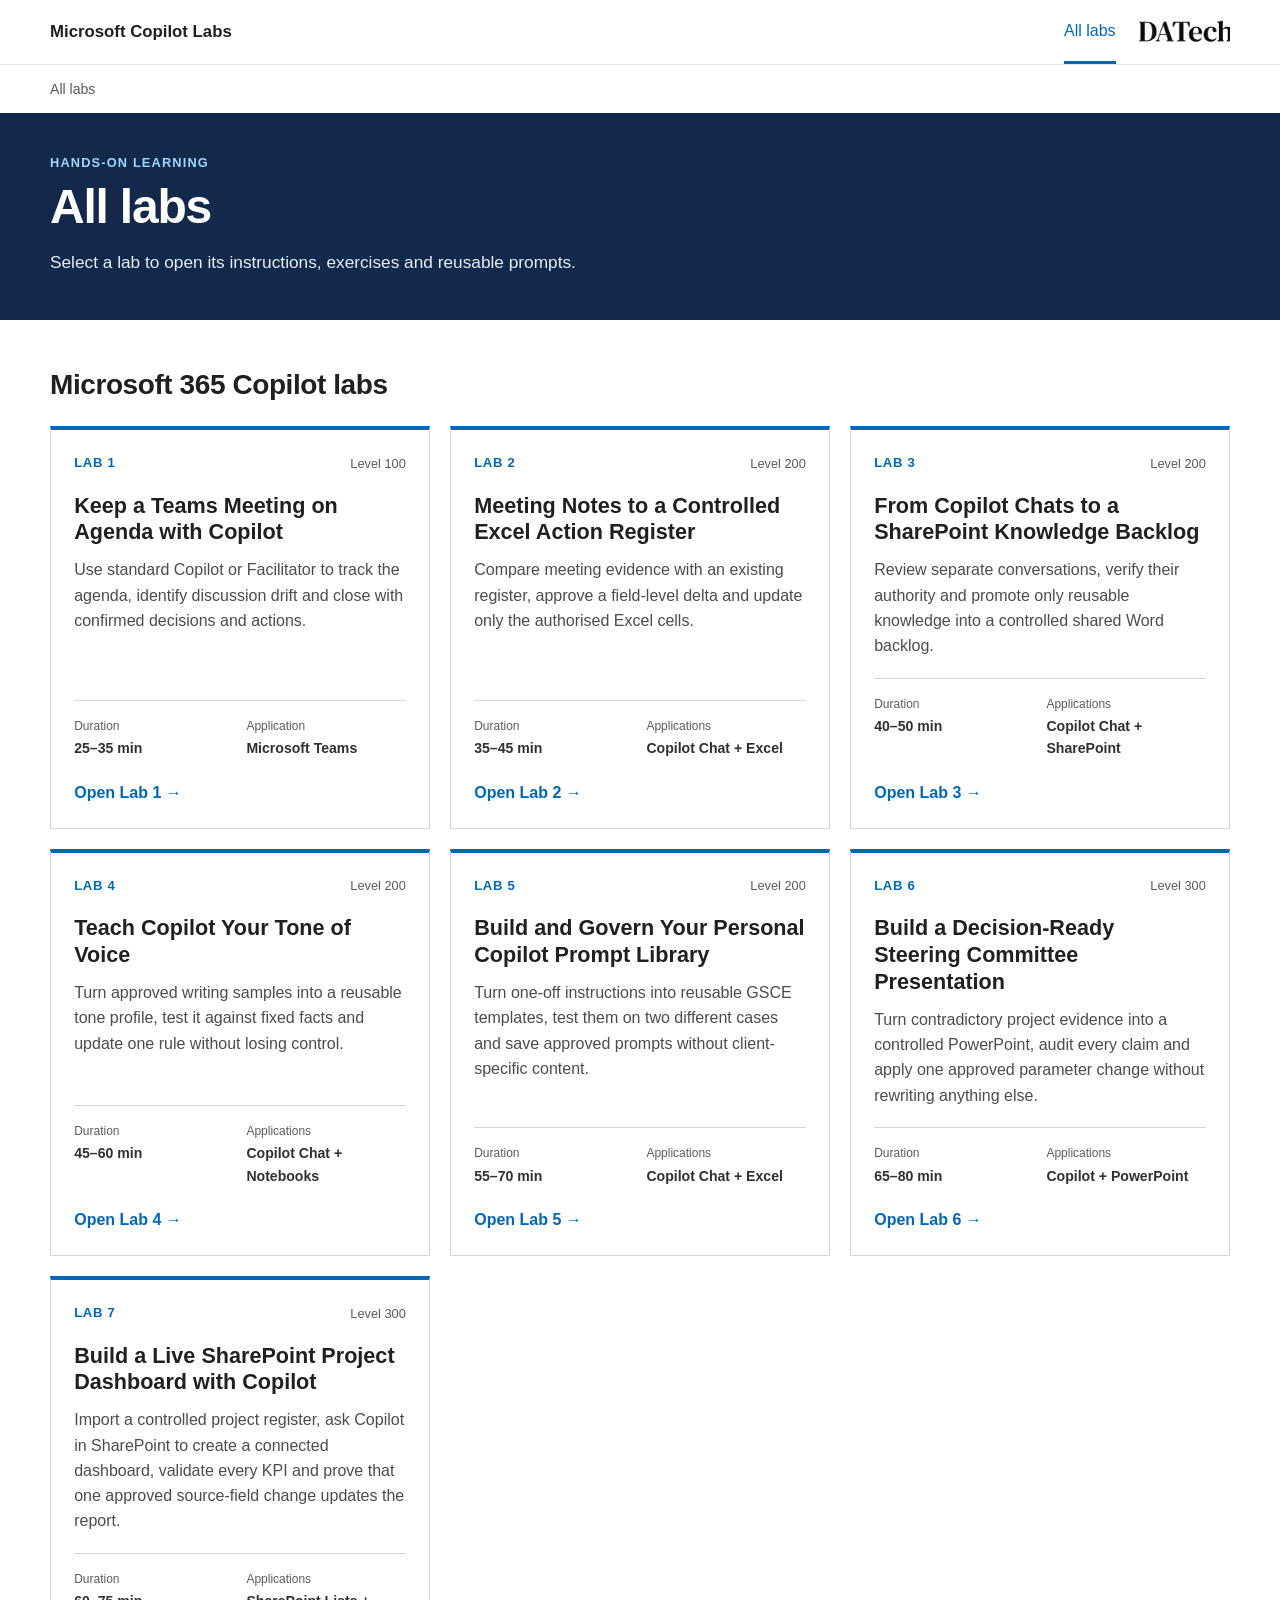
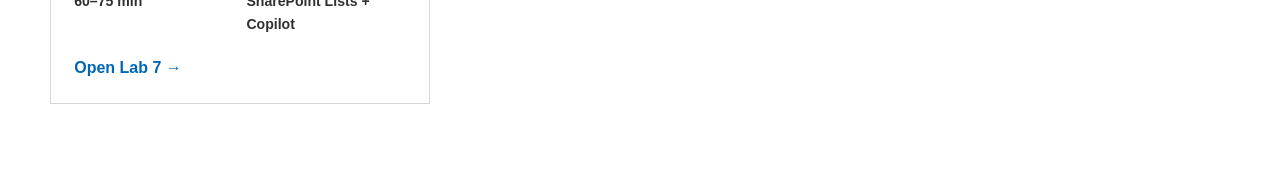
==== labs/index.html @ 3b585b61 "Add Lab 7 live SharePoint dashboard case" ====
<!doctype html>
<html lang="en">
<head>
  <meta charset="utf-8">
  <meta name="viewport" content="width=device-width, initial-scale=1">
  <meta name="description" content="Browse the Microsoft 365 Copilot workshop labs.">
  <title>All Labs | Microsoft 365 Copilot Workshop Labs</title>
  <link rel="stylesheet" href="../assets/styles.css">
</head>
<body>
  <a class="skip-link" href="#main">Skip to content</a>
  <header class="site-header">
    <div class="nav-shell">
      <a class="brand site-title" href="./" aria-label="Microsoft Copilot Labs">Microsoft Copilot Labs</a>
      <div class="header-actions">
        <nav aria-label="Primary navigation"><a class="active" href="./">All labs</a></nav>
        <a class="datech-corner-logo" href="./" aria-label="DATech — All labs">
          <span class="brand-logo-crop"><img src="../assets/datech-logo.jpg" alt="DATech"></span>
        </a>
      </div>
    </div>
  </header>

  <div class="breadcrumb-shell" aria-label="Breadcrumb"><span>All labs</span></div>

  <main id="main">
    <section class="catalogue-hero">
      <div class="wide-shell">
        <p class="eyebrow">Hands-on learning</p>
        <h1>All labs</h1>
        <p>Select a lab to open its instructions, exercises and reusable prompts.</p>
      </div>
    </section>

    <section class="wide-shell labs-catalogue" aria-labelledby="lab-list-heading">
      <h2 id="lab-list-heading">Microsoft 365 Copilot labs</h2>
      <div class="labs-grid">
        <a class="lab-card" href="lab-1/">
          <div class="lab-card-top"><span class="lab-card-number">Lab 1</span><span class="lab-card-level">Level 100</span></div>
          <h3>Keep a Teams Meeting on Agenda with Copilot</h3>
          <p>Use standard Copilot or Facilitator to track the agenda, identify discussion drift and close with confirmed decisions and actions.</p>
          <dl class="lab-card-details"><div><dt>Duration</dt><dd>25–35 min</dd></div><div><dt>Application</dt><dd>Microsoft Teams</dd></div></dl>
          <span class="lab-card-action">Open Lab 1 <span aria-hidden="true">→</span></span>
        </a>

        <a class="lab-card" href="lab-2/">
          <div class="lab-card-top"><span class="lab-card-number">Lab 2</span><span class="lab-card-level">Level 200</span></div>
          <h3>Meeting Notes to a Controlled Excel Action Register</h3>
          <p>Compare meeting evidence with an existing register, approve a field-level delta and update only the authorised Excel cells.</p>
          <dl class="lab-card-details"><div><dt>Duration</dt><dd>35–45 min</dd></div><div><dt>Applications</dt><dd>Copilot Chat + Excel</dd></div></dl>
          <span class="lab-card-action">Open Lab 2 <span aria-hidden="true">→</span></span>
        </a>

        <a class="lab-card" href="lab-3/">
          <div class="lab-card-top"><span class="lab-card-number">Lab 3</span><span class="lab-card-level">Level 200</span></div>
          <h3>From Copilot Chats to a SharePoint Knowledge Backlog</h3>
          <p>Review separate conversations, verify their authority and promote only reusable knowledge into a controlled shared Word backlog.</p>
          <dl class="lab-card-details"><div><dt>Duration</dt><dd>40–50 min</dd></div><div><dt>Applications</dt><dd>Copilot Chat + SharePoint</dd></div></dl>
          <span class="lab-card-action">Open Lab 3 <span aria-hidden="true">→</span></span>
        </a>

        <a class="lab-card" href="lab-4/">
          <div class="lab-card-top"><span class="lab-card-number">Lab 4</span><span class="lab-card-level">Level 200</span></div>
          <h3>Teach Copilot Your Tone of Voice</h3>
          <p>Turn approved writing samples into a reusable tone profile, test it against fixed facts and update one rule without losing control.</p>
          <dl class="lab-card-details"><div><dt>Duration</dt><dd>45–60 min</dd></div><div><dt>Applications</dt><dd>Copilot Chat + Notebooks</dd></div></dl>
          <span class="lab-card-action">Open Lab 4 <span aria-hidden="true">→</span></span>
        </a>

        <a class="lab-card" href="lab-5/">
          <div class="lab-card-top"><span class="lab-card-number">Lab 5</span><span class="lab-card-level">Level 200</span></div>
          <h3>Build and Govern Your Personal Copilot Prompt Library</h3>
          <p>Turn one-off instructions into reusable GSCE templates, test them on two different cases and save approved prompts without client-specific content.</p>
          <dl class="lab-card-details"><div><dt>Duration</dt><dd>55–70 min</dd></div><div><dt>Applications</dt><dd>Copilot Chat + Excel</dd></div></dl>
          <span class="lab-card-action">Open Lab 5 <span aria-hidden="true">→</span></span>
        </a>

        <a class="lab-card" href="lab-6/">
          <div class="lab-card-top"><span class="lab-card-number">Lab 6</span><span class="lab-card-level">Level 300</span></div>
          <h3>Build a Decision-Ready Steering Committee Presentation</h3>
          <p>Turn contradictory project evidence into a controlled PowerPoint, audit every claim and apply one approved parameter change without rewriting anything else.</p>
          <dl class="lab-card-details"><div><dt>Duration</dt><dd>65–80 min</dd></div><div><dt>Applications</dt><dd>Copilot + PowerPoint</dd></div></dl>
          <span class="lab-card-action">Open Lab 6 <span aria-hidden="true">→</span></span>
        </a>

        <a class="lab-card" href="lab-7/">
          <div class="lab-card-top"><span class="lab-card-number">Lab 7</span><span class="lab-card-level">Level 300</span></div>
          <h3>Build a Live SharePoint Project Dashboard with Copilot</h3>
          <p>Import a controlled project register, ask Copilot in SharePoint to create a connected dashboard, validate every KPI and prove that one approved source-field change updates the report.</p>
          <dl class="lab-card-details"><div><dt>Duration</dt><dd>60–75 min</dd></div><div><dt>Applications</dt><dd>SharePoint Lists + Copilot</dd></div></dl>
          <span class="lab-card-action">Open Lab 7 <span aria-hidden="true">→</span></span>
        </a>
      </div>
    </section>
  </main>
</body>
</html>
---- assets/styles.css ----
:root {
  --navy: #13294b;
  --navy-2: #1b365d;
  --blue: #0067b8;
  --blue-soft: #eaf4fb;
  --ink: #242424;
  --muted: #5c5c5c;
  --line: #d6d6d6;
  --surface: #f7f7f7;
  --white: #ffffff;
  --green: #107c10;
  --amber: #8a5100;
  --max: 1180px;
}

* { box-sizing: border-box; }
html { scroll-behavior: smooth; scroll-padding-top: 5rem; }
body {
  margin: 0;
  color: var(--ink);
  background: var(--white);
  font-family: "Segoe UI", SegoeUI, -apple-system, BlinkMacSystemFont, Arial, sans-serif;
  font-size: 16px;
  line-height: 1.58;
}

a { color: var(--blue); text-underline-offset: 0.16em; }
a:hover { color: #004e8c; }
button, input, select { font: inherit; }

.skip-link {
  position: fixed;
  top: 0.5rem;
  left: 0.5rem;
  z-index: 100;
  padding: 0.6rem 0.9rem;
  color: var(--white);
  background: var(--navy);
  transform: translateY(-160%);
}
.skip-link:focus { transform: translateY(0); }

.site-header {
  min-height: 64px;
  border-bottom: 1px solid #e5e5e5;
  background: var(--white);
}
.nav-shell, .wide-shell, .breadcrumb-shell, .page-shell {
  width: min(calc(100% - 2rem), var(--max));
  margin-inline: auto;
}
.nav-shell {
  min-height: 64px;
  display: flex;
  align-items: center;
  justify-content: space-between;
  gap: 2rem;
}
.brand {
  display: inline-flex;
  align-items: center;
  gap: 0.72rem;
  color: #1f1f1f;
  font-size: 1rem;
  font-weight: 600;
  text-decoration: none;
}
.brand:hover { color: #1f1f1f; }
.site-title { font-size: 1.05rem; white-space: nowrap; }
.header-actions { display: flex; align-items: center; align-self: stretch; gap: 1.4rem; }
.datech-corner-logo { display: inline-flex; align-items: center; min-height: 56px; text-decoration: none; }
.brand-logo-crop { position: relative; display: block; width: 92px; height: 26px; overflow: hidden; }
.brand-logo-crop img { position: absolute; top: -21px; left: -17px; width: 130px; max-width: none; height: auto; }
.brand-mark {
  width: 22px;
  height: 22px;
  display: grid;
  flex: 0 0 22px;
  grid-template-columns: 1fr 1fr;
  gap: 2px;
}
.brand-mark i:nth-child(1) { background: #f25022; }
.brand-mark i:nth-child(2) { background: #7fba00; }
.brand-mark i:nth-child(3) { background: #00a4ef; }
.brand-mark i:nth-child(4) { background: #ffb900; }
.site-header nav { display: flex; align-items: stretch; align-self: stretch; gap: 1.5rem; }
.site-header nav a {
  display: inline-flex;
  align-items: center;
  color: #333;
  text-decoration: none;
  border-bottom: 3px solid transparent;
}
.site-header nav a:hover, .site-header nav a.active { color: var(--blue); border-bottom-color: var(--blue); }

.breadcrumb-shell {
  min-height: 48px;
  display: flex;
  align-items: center;
  gap: 0.55rem;
  color: var(--muted);
  font-size: 0.88rem;
}
.breadcrumb-shell a { color: var(--muted); }

.lab-hero, .home-hero, .catalogue-hero {
  color: var(--white);
  background: var(--navy);
}
.lab-hero { padding: 2.4rem 0 2.1rem; }
.home-hero { padding: 3.4rem 0 3.7rem; }
.catalogue-hero { padding: 2.5rem 0 2.7rem; }
.eyebrow {
  margin: 0 0 0.45rem;
  color: #9fd6ff;
  font-size: 0.8rem;
  font-weight: 700;
  letter-spacing: 0.09em;
  text-transform: uppercase;
}
.lab-hero h1, .home-hero h1, .catalogue-hero h1 {
  max-width: 900px;
  margin: 0;
  color: var(--white);
  font-size: clamp(2rem, 4vw, 3rem);
  line-height: 1.13;
  letter-spacing: -0.025em;
}
.lab-hero > .wide-shell > p:not(.eyebrow), .home-hero > .wide-shell > p:not(.eyebrow), .catalogue-hero > .wide-shell > p:not(.eyebrow) {
  max-width: 780px;
  margin: 0.9rem 0 0;
  color: #e6eef7;
  font-size: 1.08rem;
}
.hero-meta {
  display: flex;
  flex-wrap: wrap;
  gap: 0.9rem 1.8rem;
  margin-top: 1.4rem;
  color: #d8e6f5;
  font-size: 0.9rem;
}
.hero-meta strong { color: var(--white); margin-right: 0.25rem; }
.workshop-bar { padding: 0.65rem 0; color: #07355c; background: #cfeafb; font-size: 0.9rem; }

.page-shell {
  display: grid;
  grid-template-columns: minmax(0, 780px) 250px;
  justify-content: space-between;
  gap: 4rem;
  padding-block: 2.7rem 4rem;
}
.article { min-width: 0; }
.article section { margin-bottom: 3.15rem; }
h2, h3, h4 { color: #202020; line-height: 1.24; }
h2 { margin: 0 0 1.1rem; font-size: 1.75rem; letter-spacing: -0.015em; }
h3 { margin: 1.9rem 0 0.7rem; font-size: 1.25rem; }
h4 { margin: 1.55rem 0 0.6rem; font-size: 1.04rem; }
p { margin: 0.7rem 0 1rem; }
ul, ol { padding-left: 1.45rem; }
li { margin: 0.38rem 0; }
strong { font-weight: 650; }

.toc { align-self: start; position: sticky; top: 1rem; border-left: 1px solid var(--line); padding-left: 1.1rem; }
.toc > p { margin: 0 0 0.65rem; font-weight: 700; font-size: 0.9rem; }
.toc nav { display: flex; flex-direction: column; }
.toc nav a { padding: 0.26rem 0; color: #4b4b4b; font-size: 0.86rem; line-height: 1.3; text-decoration: none; }
.toc nav a:hover { color: var(--blue); text-decoration: underline; }

.table-wrap { overflow-x: auto; margin: 1.1rem 0 1.5rem; border: 1px solid var(--line); }
table { width: 100%; border-collapse: collapse; font-size: 0.94rem; }
th, td { padding: 0.74rem 0.85rem; border-right: 1px solid var(--line); border-bottom: 1px solid var(--line); text-align: left; vertical-align: top; }
th:last-child, td:last-child { border-right: 0; }
tr:last-child td { border-bottom: 0; }
th { color: #202020; background: #f1f1f1; font-weight: 650; }

.callout {
  margin: 1.35rem 0;
  padding: 0.95rem 1.05rem;
  border-left: 4px solid var(--blue);
  background: var(--blue-soft);
}
.callout p { margin: 0.25rem 0 0; }
.callout-label { color: #164f7e; font-size: 0.78rem; font-weight: 750; letter-spacing: 0.06em; text-transform: uppercase; }
.callout.warning { border-left-color: #f2c811; background: #fff8df; }
.callout.warning .callout-label { color: var(--amber); }
.callout.important { border-left-color: #c43e1c; background: #fff0ec; }
.callout.important .callout-label { color: #8c2d13; }
.callout.tip, .callout.success { border-left-color: var(--green); background: #edf7ed; }
.callout.tip .callout-label, .callout.success .callout-label { color: #0b5a0b; }

.prompt-block { margin: 1rem 0 1.6rem; border: 1px solid #b8c4d1; background: #f5f7f9; }
.prompt-block.compact { margin-bottom: 0.85rem; }
.prompt-head {
  min-height: 42px;
  display: flex;
  align-items: center;
  justify-content: space-between;
  gap: 1rem;
  padding: 0.45rem 0.55rem 0.45rem 0.9rem;
  color: #26384a;
  border-bottom: 1px solid #cbd4dc;
  background: #e8edf2;
  font-size: 0.82rem;
  font-weight: 650;
}
.copy-button {
  min-width: 60px;
  padding: 0.3rem 0.65rem;
  color: #163a5f;
  border: 1px solid #7890a8;
  border-radius: 2px;
  background: var(--white);
  cursor: pointer;
}
.copy-button:hover { background: #f7fbff; border-color: var(--blue); }
.copy-button:focus-visible { outline: 3px solid #75b6e7; outline-offset: 2px; }
pre { margin: 0; padding: 1rem; overflow-x: auto; white-space: pre-wrap; word-break: normal; }
code { color: #172b3a; font-family: Consolas, "Cascadia Code", "Courier New", monospace; font-size: 0.88rem; line-height: 1.55; }

.check-list { list-style: none; padding-left: 0; }
.check-list > li { position: relative; padding-left: 1.55rem; }
.check-list > li::before { content: "✓"; position: absolute; left: 0; color: var(--green); font-weight: 800; }
.interactive-checklist > li { padding-left: 0; }
.interactive-checklist > li::before { content: none; }
.interactive-checklist label { display: flex; align-items: flex-start; gap: 0.55rem; }
.interactive-checklist input { width: 1.05rem; height: 1.05rem; margin-top: 0.3rem; accent-color: var(--blue); }

.home-content { padding-block: 3rem 5rem; }
.home-content h2 { margin-bottom: 1.6rem; }
.section-heading-row {
  display: flex;
  align-items: baseline;
  justify-content: space-between;
  gap: 1rem;
  max-width: 850px;
}
.section-heading-row h2 { margin-bottom: 1.6rem; }
.lab-list-item {
  display: grid;
  grid-template-columns: 64px 1fr;
  gap: 1.3rem;
  max-width: 850px;
  padding: 1.65rem;
  border: 1px solid var(--line);
  border-left: 4px solid var(--blue);
}
.lab-number { color: var(--blue); font-size: 2rem; font-weight: 300; line-height: 1; }
.lab-meta { margin: 0 0 0.35rem; color: var(--muted); font-size: 0.84rem; }
.lab-list-item h3 { margin: 0; font-size: 1.4rem; }
.text-link { font-weight: 650; }

.labs-catalogue { padding-block: 3rem 5rem; }
.labs-catalogue > h2 { margin-bottom: 1.5rem; }
.labs-grid {
  display: grid;
  grid-template-columns: repeat(auto-fit, minmax(min(100%, 330px), 1fr));
  gap: 1.25rem;
}
.lab-card {
  display: flex;
  min-height: 330px;
  flex-direction: column;
  padding: 1.45rem;
  color: var(--ink);
  border: 1px solid var(--line);
  border-top: 4px solid var(--blue);
  background: var(--white);
  text-decoration: none;
  transition: border-color 120ms ease, box-shadow 120ms ease, transform 120ms ease;
}
.lab-card:hover {
  color: var(--ink);
  border-color: #85afd0;
  box-shadow: 0 5px 16px rgb(0 0 0 / 10%);
  transform: translateY(-2px);
}
.lab-card:focus-visible { outline: 3px solid #75b6e7; outline-offset: 3px; }
.lab-card-top { display: flex; align-items: center; justify-content: space-between; gap: 1rem; }
.lab-card-number { color: var(--blue); font-size: 0.82rem; font-weight: 750; letter-spacing: 0.05em; text-transform: uppercase; }
.lab-card-level { color: var(--muted); font-size: 0.8rem; }
.lab-card h3 { margin: 1.15rem 0 0.7rem; font-size: 1.35rem; }
.lab-card > p { margin: 0 0 1.2rem; color: #4c4c4c; }
.lab-card-details { display: grid; grid-template-columns: 1fr 1fr; gap: 0.8rem; margin: auto 0 1.25rem; padding-top: 1rem; border-top: 1px solid var(--line); }
.lab-card-details div { min-width: 0; }
.lab-card-details dt { color: var(--muted); font-size: 0.75rem; }
.lab-card-details dd { margin: 0.1rem 0 0; color: #303030; font-size: 0.88rem; font-weight: 600; }
.lab-card-action { color: var(--blue); font-weight: 650; }

.source-note { color: var(--muted); font-size: 0.86rem; }
.site-footer { padding: 1.35rem 0; color: #525252; border-top: 1px solid var(--line); background: var(--surface); font-size: 0.86rem; }
.site-footer .wide-shell { display: flex; justify-content: space-between; gap: 1rem; }

.dashboard-example {
  margin-top: 1.25rem;
  padding: 1.15rem;
  color: #242424;
  border: 1px solid #c9d6e2;
  background: #f7f9fb;
  font-size: 0.86rem;
}
.dash-title-row { display: flex; align-items: flex-start; justify-content: space-between; gap: 1rem; }
.dash-title-row h3 { margin: 0.1rem 0 0.2rem; font-size: 1.45rem; }
.dash-title-row p { margin: 0; color: #5c5c5c; }
.dash-eyebrow { color: var(--blue) !important; font-size: 0.74rem; font-weight: 750; letter-spacing: 0.08em; text-transform: uppercase; }
.dash-action, .dash-reset {
  padding: 0.5rem 0.72rem;
  color: #fff;
  border: 1px solid #005a9e;
  border-radius: 2px;
  background: var(--blue);
  cursor: pointer;
}
.dash-action:hover, .dash-reset:hover { background: #005a9e; }
.dash-action:focus-visible, .dash-reset:focus-visible, .dash-filters input:focus-visible, .dash-filters select:focus-visible { outline: 3px solid #75b6e7; outline-offset: 2px; }
.dash-reset { align-self: end; color: #163a5f; border-color: #7890a8; background: #fff; }
.dash-reset:hover { color: #0b3a63; background: #f0f6fb; }
.dash-status { margin: 0.85rem 0; padding: 0.55rem 0.7rem; color: #164f7e; border-left: 3px solid var(--blue); background: #eaf4fb; }
.dash-filters { display: grid; grid-template-columns: 1.4fr repeat(4, 1fr) auto; gap: 0.55rem; margin-bottom: 0.9rem; }
.dash-filters label { display: flex; flex-direction: column; gap: 0.25rem; color: #4a4a4a; font-size: 0.72rem; font-weight: 650; }
.dash-filters input, .dash-filters select { min-width: 0; height: 36px; padding: 0.3rem 0.45rem; color: #242424; border: 1px solid #a9b7c4; border-radius: 2px; background: #fff; }
.dash-kpis { display: grid; grid-template-columns: repeat(6, 1fr); gap: 0.55rem; margin-bottom: 0.75rem; }
.dash-kpi { min-width: 0; padding: 0.72rem; border-top: 3px solid var(--blue); background: #fff; box-shadow: 0 1px 3px rgb(0 0 0 / 9%); }
.dash-kpi span, .dash-kpi small { display: block; color: #626262; }
.dash-kpi span { font-size: 0.72rem; font-weight: 650; }
.dash-kpi strong { display: block; margin: 0.15rem 0; color: #13294b; font-size: 1.45rem; line-height: 1; }
.dash-kpi small { font-size: 0.66rem; line-height: 1.25; }
.dash-grid { display: grid; grid-template-columns: 1fr 1fr; gap: 0.65rem; }
.dash-panel { margin: 0; padding: 0.85rem; border: 1px solid #d6dde4; background: #fff; }
.dash-panel h4 { margin: 0 0 0.7rem; font-size: 0.92rem; }
.dash-panel-wide { grid-column: 1 / -1; }
.dash-panel-note { margin: 0.55rem 0 0; color: #8a5100; font-size: 0.72rem; }
.dash-bar-row { display: grid; grid-template-columns: 94px 1fr 24px; align-items: center; gap: 0.45rem; margin: 0.45rem 0; }
.dash-bar-row > span:first-child { overflow: hidden; text-overflow: ellipsis; white-space: nowrap; }
.dash-bar-track { height: 10px; overflow: hidden; background: #edf0f2; }
.dash-bar-track i { display: block; height: 100%; }
.dash-budget-line { display: grid; grid-template-columns: 70px 1fr 110px; align-items: center; gap: 0.55rem; margin: 0.55rem 0; }
.dash-budget-line i { display: block; height: 16px; background: #2b88d8; }
.dash-budget-line.forecast i { background: #8a5100; }
.dash-budget-line strong { text-align: right; }
.dash-warning { margin: 0.75rem 0; padding: 0.7rem 0.8rem; color: #6b3f00; border-left: 4px solid #f2c811; background: #fff8df; }
.dash-table-head { display: flex; align-items: baseline; justify-content: space-between; gap: 1rem; }
.dash-table-head h4 { margin: 0.35rem 0; }
.dash-table-head span { color: #626262; font-size: 0.75rem; }
.dash-table-wrap { max-height: 430px; overflow: auto; border: 1px solid #d6dde4; background: #fff; }
.dash-table-wrap table { min-width: 940px; font-size: 0.72rem; }
.dash-table-wrap th { position: sticky; top: 0; z-index: 1; color: #fff; background: #13294b; }
.dash-table-wrap th, .dash-table-wrap td { min-width: 0; padding: 0.5rem; }
.dash-table-wrap td small { display: block; max-width: 220px; margin-top: 0.18rem; color: #8a5100; line-height: 1.25; }
.rag-pill { display: inline-block; padding: 0.12rem 0.38rem; border-radius: 999px; font-weight: 700; }
.rag-red { color: #8f1d2c; background: #fde7e9; }
.rag-amber { color: #6b4b00; background: #fff4ce; }
.rag-green { color: #0b5a0b; background: #dff6dd; }
.rag-not-confirmed { color: #4a4a4a; background: #edebe9; }
.dash-disclaimer { margin: 0.65rem 0 0; color: #626262; font-size: 0.72rem; }

@media (max-width: 900px) {
  .page-shell { grid-template-columns: 1fr; gap: 0; }
  .toc { display: none; }
  .dash-filters { grid-template-columns: repeat(3, 1fr); }
  .dash-kpis { grid-template-columns: repeat(3, 1fr); }
}

@media (max-width: 640px) {
  .nav-shell { align-items: center; flex-direction: row; gap: 0.65rem; padding-top: 0; }
  .header-actions { gap: 0.65rem; }
  .site-header nav { min-height: 64px; gap: 0.7rem; }
  .site-title { font-size: 0.9rem; }
  .brand-logo-crop { width: 72px; height: 22px; }
  .brand-logo-crop img { top: -16px; left: -14px; width: 102px; }
  .lab-hero { padding: 1.85rem 0 1.7rem; }
  .home-hero { padding: 2.5rem 0; }
  .page-shell { padding-top: 2rem; }
  .lab-list-item { grid-template-columns: 1fr; }
  .section-heading-row { align-items: flex-start; flex-direction: column; margin-bottom: 1.4rem; }
  .section-heading-row h2 { margin-bottom: 0; }
  .lab-card { min-height: 0; }
  .site-footer .wide-shell { flex-direction: column; }
  th, td { min-width: 145px; }
  .dash-title-row { flex-direction: column; }
  .dash-filters { grid-template-columns: 1fr 1fr; }
  .dash-kpis { grid-template-columns: 1fr 1fr; }
  .dash-grid { grid-template-columns: 1fr; }
  .dash-panel-wide { grid-column: auto; }
  .dash-budget-line { grid-template-columns: 60px 1fr; }
  .dash-budget-line strong { grid-column: 2; text-align: left; }
}

@media (prefers-reduced-motion: reduce) {
  html { scroll-behavior: auto; }
}
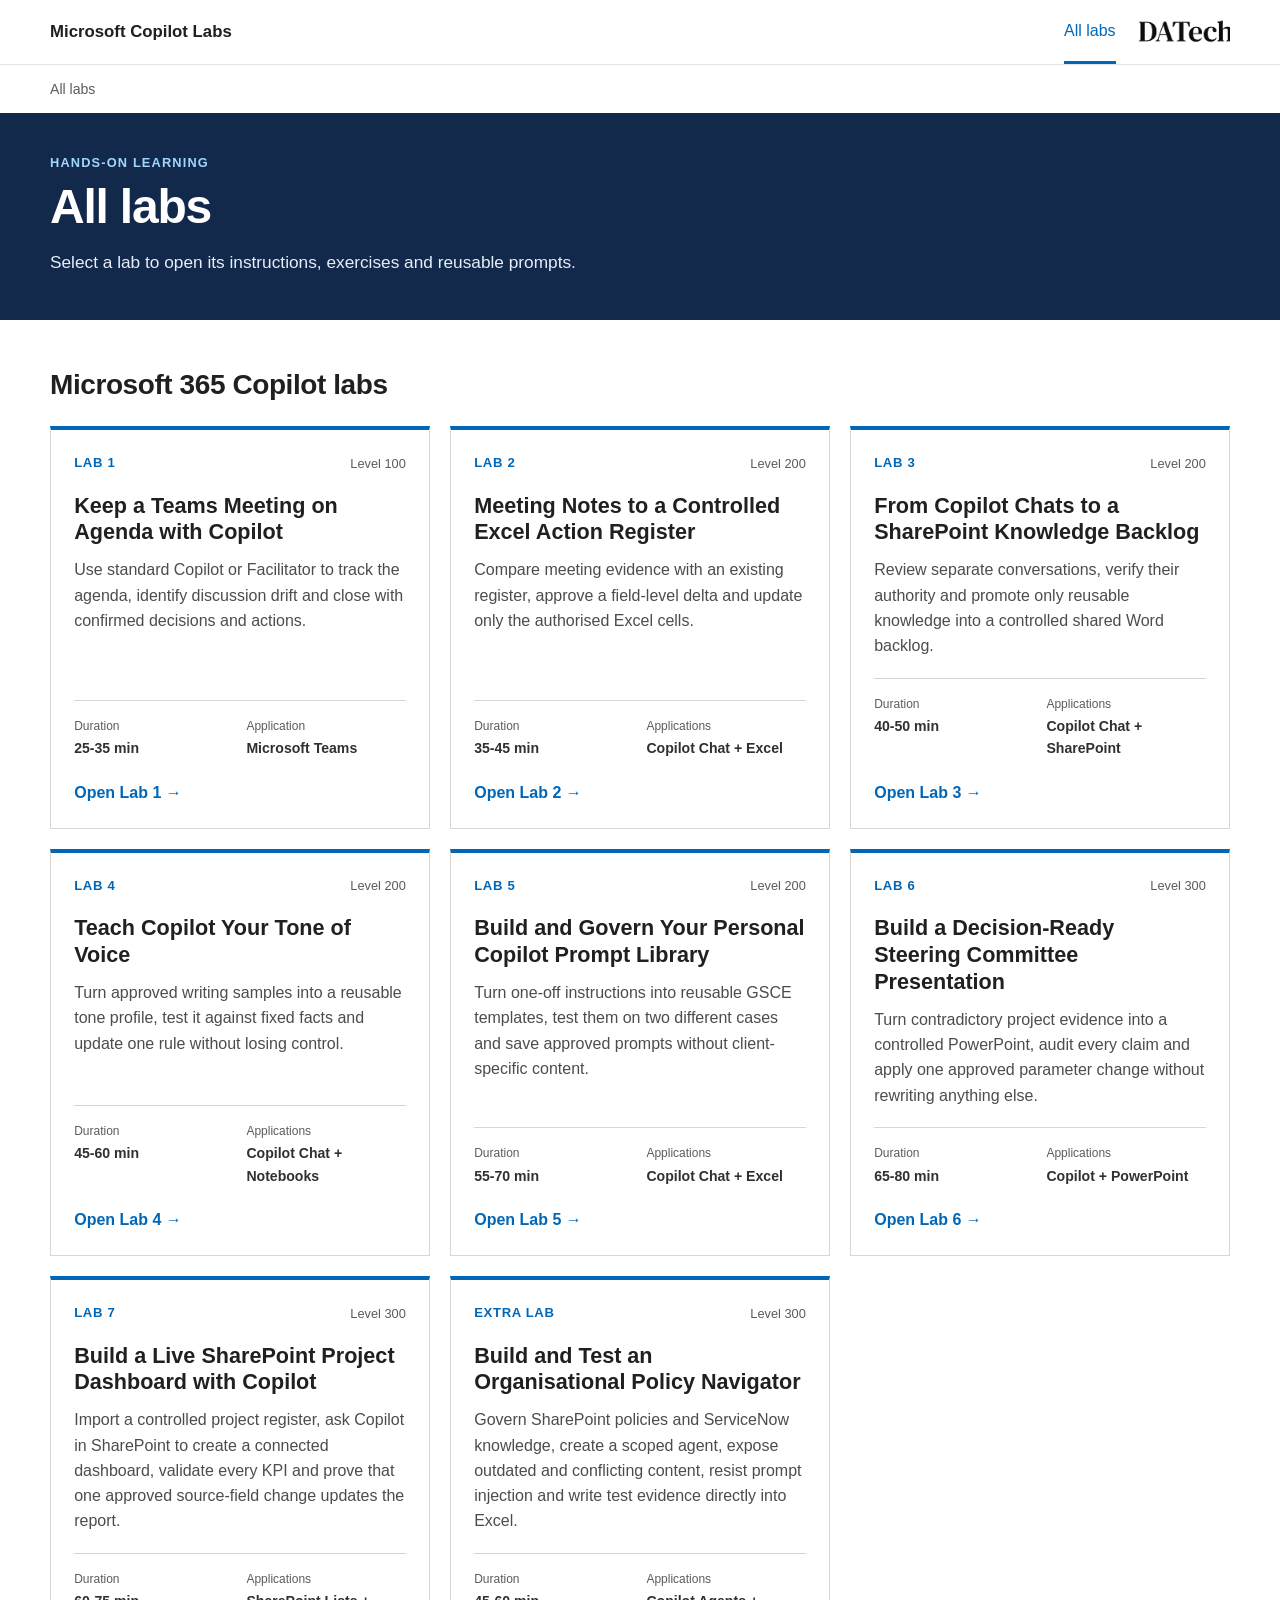
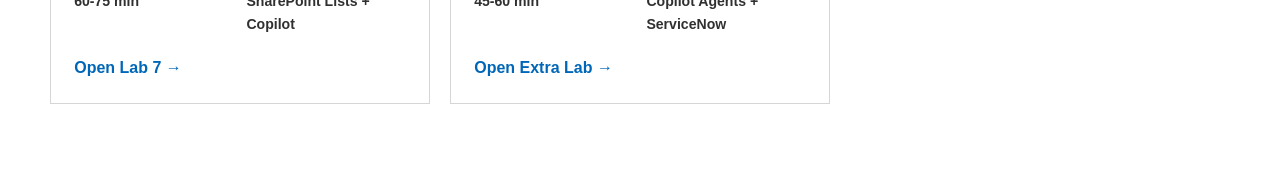
==== commit f0fbd112: "Add Extra Lab for organisational policy navigator" ====
--- a/labs/index.html
+++ b/labs/index.html
@@ -14,7 +14,7 @@
       <a class="brand site-title" href="./" aria-label="Microsoft Copilot Labs">Microsoft Copilot Labs</a>
       <div class="header-actions">
         <nav aria-label="Primary navigation"><a class="active" href="./">All labs</a></nav>
-        <a class="datech-corner-logo" href="./" aria-label="DATech — All labs">
+        <a class="datech-corner-logo" href="./" aria-label="DATech - All labs">
           <span class="brand-logo-crop"><img src="../assets/datech-logo.jpg" alt="DATech"></span>
         </a>
       </div>
@@ -39,56 +39,64 @@
           <div class="lab-card-top"><span class="lab-card-number">Lab 1</span><span class="lab-card-level">Level 100</span></div>
           <h3>Keep a Teams Meeting on Agenda with Copilot</h3>
           <p>Use standard Copilot or Facilitator to track the agenda, identify discussion drift and close with confirmed decisions and actions.</p>
-          <dl class="lab-card-details"><div><dt>Duration</dt><dd>25–35 min</dd></div><div><dt>Application</dt><dd>Microsoft Teams</dd></div></dl>
-          <span class="lab-card-action">Open Lab 1 <span aria-hidden="true">→</span></span>
+          <dl class="lab-card-details"><div><dt>Duration</dt><dd>25-35 min</dd></div><div><dt>Application</dt><dd>Microsoft Teams</dd></div></dl>
+          <span class="lab-card-action">Open Lab 1 <span aria-hidden="true">&rarr;</span></span>
         </a>
 
         <a class="lab-card" href="lab-2/">
           <div class="lab-card-top"><span class="lab-card-number">Lab 2</span><span class="lab-card-level">Level 200</span></div>
           <h3>Meeting Notes to a Controlled Excel Action Register</h3>
           <p>Compare meeting evidence with an existing register, approve a field-level delta and update only the authorised Excel cells.</p>
-          <dl class="lab-card-details"><div><dt>Duration</dt><dd>35–45 min</dd></div><div><dt>Applications</dt><dd>Copilot Chat + Excel</dd></div></dl>
-          <span class="lab-card-action">Open Lab 2 <span aria-hidden="true">→</span></span>
+          <dl class="lab-card-details"><div><dt>Duration</dt><dd>35-45 min</dd></div><div><dt>Applications</dt><dd>Copilot Chat + Excel</dd></div></dl>
+          <span class="lab-card-action">Open Lab 2 <span aria-hidden="true">&rarr;</span></span>
         </a>
 
         <a class="lab-card" href="lab-3/">
           <div class="lab-card-top"><span class="lab-card-number">Lab 3</span><span class="lab-card-level">Level 200</span></div>
           <h3>From Copilot Chats to a SharePoint Knowledge Backlog</h3>
           <p>Review separate conversations, verify their authority and promote only reusable knowledge into a controlled shared Word backlog.</p>
-          <dl class="lab-card-details"><div><dt>Duration</dt><dd>40–50 min</dd></div><div><dt>Applications</dt><dd>Copilot Chat + SharePoint</dd></div></dl>
-          <span class="lab-card-action">Open Lab 3 <span aria-hidden="true">→</span></span>
+          <dl class="lab-card-details"><div><dt>Duration</dt><dd>40-50 min</dd></div><div><dt>Applications</dt><dd>Copilot Chat + SharePoint</dd></div></dl>
+          <span class="lab-card-action">Open Lab 3 <span aria-hidden="true">&rarr;</span></span>
         </a>
 
         <a class="lab-card" href="lab-4/">
           <div class="lab-card-top"><span class="lab-card-number">Lab 4</span><span class="lab-card-level">Level 200</span></div>
           <h3>Teach Copilot Your Tone of Voice</h3>
           <p>Turn approved writing samples into a reusable tone profile, test it against fixed facts and update one rule without losing control.</p>
-          <dl class="lab-card-details"><div><dt>Duration</dt><dd>45–60 min</dd></div><div><dt>Applications</dt><dd>Copilot Chat + Notebooks</dd></div></dl>
-          <span class="lab-card-action">Open Lab 4 <span aria-hidden="true">→</span></span>
+          <dl class="lab-card-details"><div><dt>Duration</dt><dd>45-60 min</dd></div><div><dt>Applications</dt><dd>Copilot Chat + Notebooks</dd></div></dl>
+          <span class="lab-card-action">Open Lab 4 <span aria-hidden="true">&rarr;</span></span>
         </a>
 
         <a class="lab-card" href="lab-5/">
           <div class="lab-card-top"><span class="lab-card-number">Lab 5</span><span class="lab-card-level">Level 200</span></div>
           <h3>Build and Govern Your Personal Copilot Prompt Library</h3>
           <p>Turn one-off instructions into reusable GSCE templates, test them on two different cases and save approved prompts without client-specific content.</p>
-          <dl class="lab-card-details"><div><dt>Duration</dt><dd>55–70 min</dd></div><div><dt>Applications</dt><dd>Copilot Chat + Excel</dd></div></dl>
-          <span class="lab-card-action">Open Lab 5 <span aria-hidden="true">→</span></span>
+          <dl class="lab-card-details"><div><dt>Duration</dt><dd>55-70 min</dd></div><div><dt>Applications</dt><dd>Copilot Chat + Excel</dd></div></dl>
+          <span class="lab-card-action">Open Lab 5 <span aria-hidden="true">&rarr;</span></span>
         </a>
 
         <a class="lab-card" href="lab-6/">
           <div class="lab-card-top"><span class="lab-card-number">Lab 6</span><span class="lab-card-level">Level 300</span></div>
           <h3>Build a Decision-Ready Steering Committee Presentation</h3>
           <p>Turn contradictory project evidence into a controlled PowerPoint, audit every claim and apply one approved parameter change without rewriting anything else.</p>
-          <dl class="lab-card-details"><div><dt>Duration</dt><dd>65–80 min</dd></div><div><dt>Applications</dt><dd>Copilot + PowerPoint</dd></div></dl>
-          <span class="lab-card-action">Open Lab 6 <span aria-hidden="true">→</span></span>
+          <dl class="lab-card-details"><div><dt>Duration</dt><dd>65-80 min</dd></div><div><dt>Applications</dt><dd>Copilot + PowerPoint</dd></div></dl>
+          <span class="lab-card-action">Open Lab 6 <span aria-hidden="true">&rarr;</span></span>
         </a>
 
         <a class="lab-card" href="lab-7/">
           <div class="lab-card-top"><span class="lab-card-number">Lab 7</span><span class="lab-card-level">Level 300</span></div>
           <h3>Build a Live SharePoint Project Dashboard with Copilot</h3>
           <p>Import a controlled project register, ask Copilot in SharePoint to create a connected dashboard, validate every KPI and prove that one approved source-field change updates the report.</p>
-          <dl class="lab-card-details"><div><dt>Duration</dt><dd>60–75 min</dd></div><div><dt>Applications</dt><dd>SharePoint Lists + Copilot</dd></div></dl>
-          <span class="lab-card-action">Open Lab 7 <span aria-hidden="true">→</span></span>
+          <dl class="lab-card-details"><div><dt>Duration</dt><dd>60-75 min</dd></div><div><dt>Applications</dt><dd>SharePoint Lists + Copilot</dd></div></dl>
+          <span class="lab-card-action">Open Lab 7 <span aria-hidden="true">&rarr;</span></span>
+        </a>
+
+        <a class="lab-card" href="extra-lab-policy-navigator/">
+          <div class="lab-card-top"><span class="lab-card-number">Extra Lab</span><span class="lab-card-level">Level 300</span></div>
+          <h3>Build and Test an Organisational Policy Navigator</h3>
+          <p>Govern SharePoint policies and ServiceNow knowledge, create a scoped agent, expose outdated and conflicting content, resist prompt injection and write test evidence directly into Excel.</p>
+          <dl class="lab-card-details"><div><dt>Duration</dt><dd>45-60 min</dd></div><div><dt>Applications</dt><dd>Copilot Agents + ServiceNow</dd></div></dl>
+          <span class="lab-card-action">Open Extra Lab <span aria-hidden="true">&rarr;</span></span>
         </a>
       </div>
     </section>
--- a/assets/styles.css
+++ b/assets/styles.css
@@ -288,6 +288,9 @@
 .lab-card-action { color: var(--blue); font-weight: 650; }
 
 .source-note { color: var(--muted); font-size: 0.86rem; }
+.dashboard-image { margin: 1.2rem 0 0; }
+.dashboard-image img { display: block; width: 100%; height: auto; border: 1px solid #c9d6e2; box-shadow: 0 4px 14px rgb(0 0 0 / 10%); }
+.dashboard-image figcaption { margin-top: 0.55rem; color: var(--muted); font-size: 0.84rem; }
 .site-footer { padding: 1.35rem 0; color: #525252; border-top: 1px solid var(--line); background: var(--surface); font-size: 0.86rem; }
 .site-footer .wide-shell { display: flex; justify-content: space-between; gap: 1rem; }
 
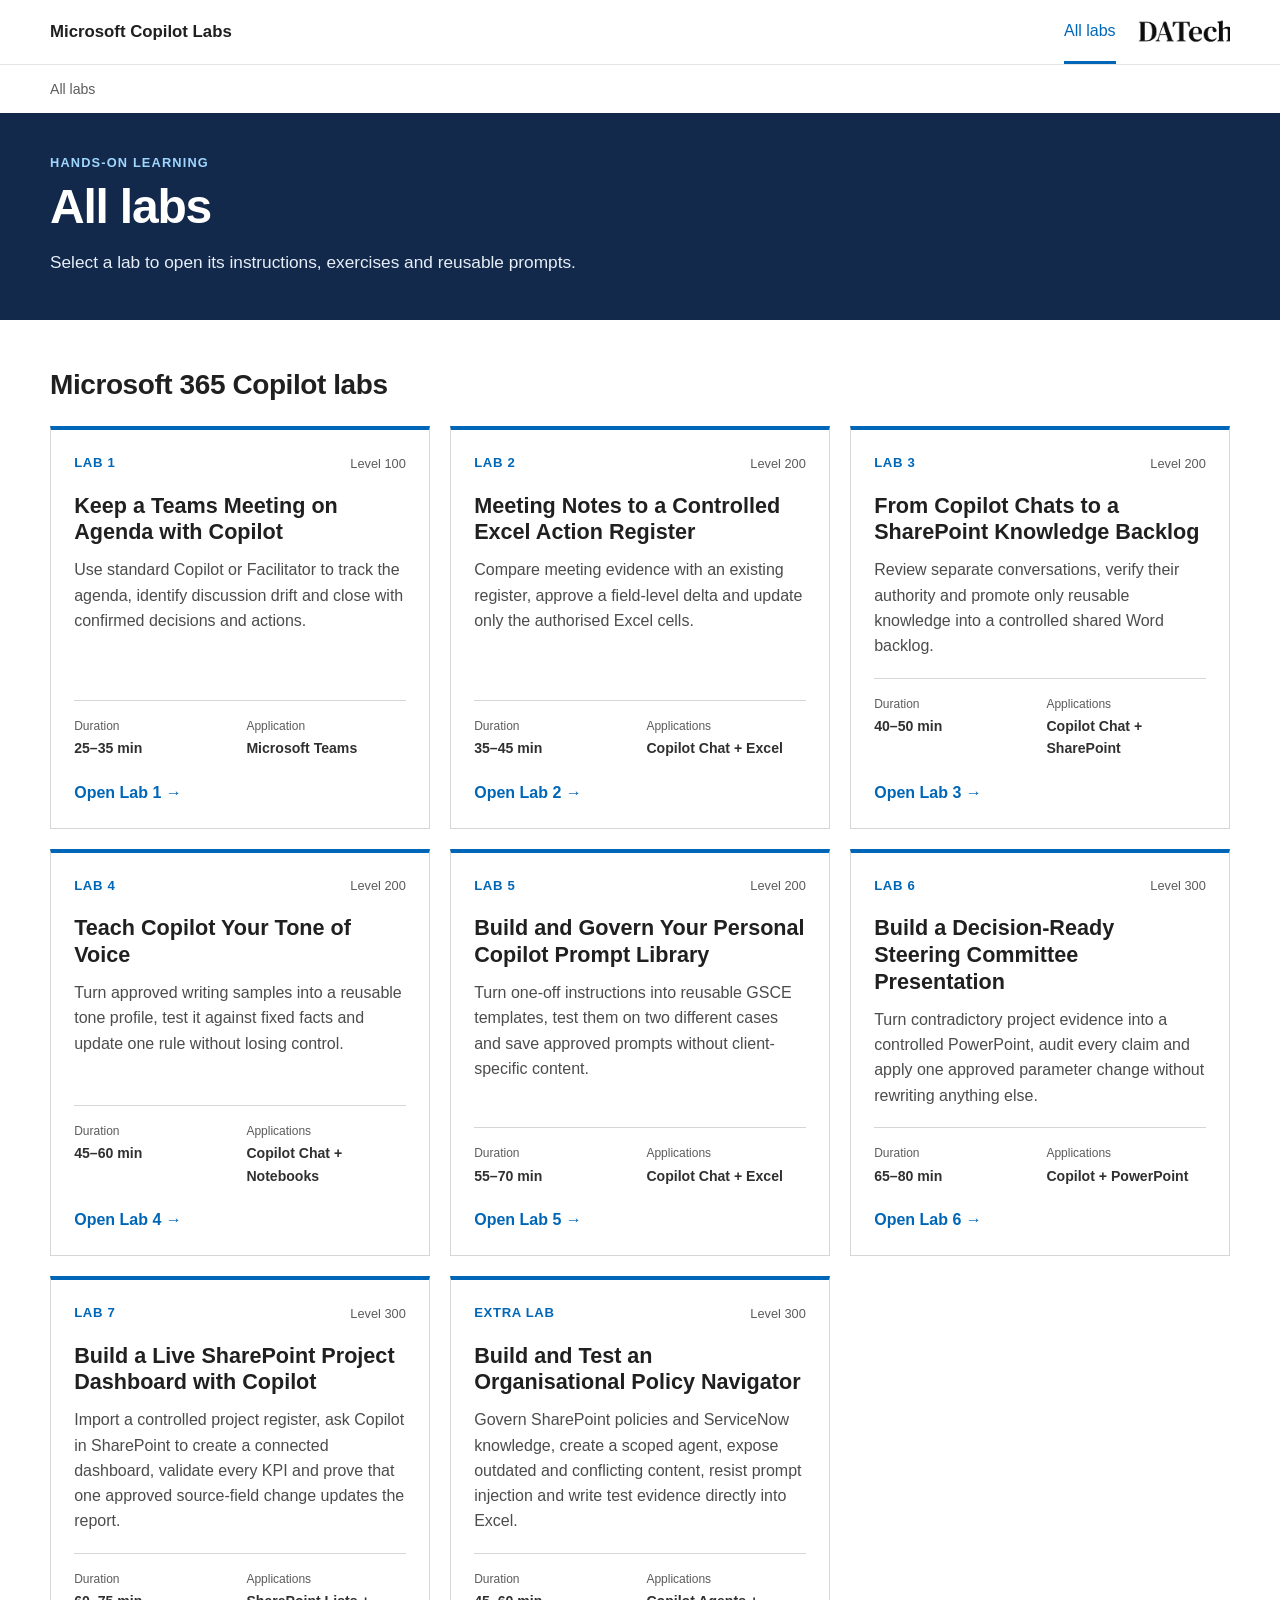
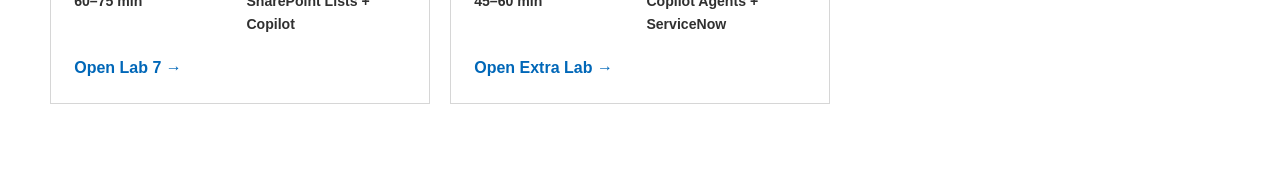
==== commit 1e0e49e4: "Preserve catalogue typography for Extra Lab card" ====
--- a/labs/index.html
+++ b/labs/index.html
@@ -14,7 +14,7 @@
       <a class="brand site-title" href="./" aria-label="Microsoft Copilot Labs">Microsoft Copilot Labs</a>
       <div class="header-actions">
         <nav aria-label="Primary navigation"><a class="active" href="./">All labs</a></nav>
-        <a class="datech-corner-logo" href="./" aria-label="DATech - All labs">
+        <a class="datech-corner-logo" href="./" aria-label="DATech — All labs">
           <span class="brand-logo-crop"><img src="../assets/datech-logo.jpg" alt="DATech"></span>
         </a>
       </div>
@@ -39,64 +39,64 @@
           <div class="lab-card-top"><span class="lab-card-number">Lab 1</span><span class="lab-card-level">Level 100</span></div>
           <h3>Keep a Teams Meeting on Agenda with Copilot</h3>
           <p>Use standard Copilot or Facilitator to track the agenda, identify discussion drift and close with confirmed decisions and actions.</p>
-          <dl class="lab-card-details"><div><dt>Duration</dt><dd>25-35 min</dd></div><div><dt>Application</dt><dd>Microsoft Teams</dd></div></dl>
-          <span class="lab-card-action">Open Lab 1 <span aria-hidden="true">&rarr;</span></span>
+          <dl class="lab-card-details"><div><dt>Duration</dt><dd>25–35 min</dd></div><div><dt>Application</dt><dd>Microsoft Teams</dd></div></dl>
+          <span class="lab-card-action">Open Lab 1 <span aria-hidden="true">→</span></span>
         </a>
 
         <a class="lab-card" href="lab-2/">
           <div class="lab-card-top"><span class="lab-card-number">Lab 2</span><span class="lab-card-level">Level 200</span></div>
           <h3>Meeting Notes to a Controlled Excel Action Register</h3>
           <p>Compare meeting evidence with an existing register, approve a field-level delta and update only the authorised Excel cells.</p>
-          <dl class="lab-card-details"><div><dt>Duration</dt><dd>35-45 min</dd></div><div><dt>Applications</dt><dd>Copilot Chat + Excel</dd></div></dl>
-          <span class="lab-card-action">Open Lab 2 <span aria-hidden="true">&rarr;</span></span>
+          <dl class="lab-card-details"><div><dt>Duration</dt><dd>35–45 min</dd></div><div><dt>Applications</dt><dd>Copilot Chat + Excel</dd></div></dl>
+          <span class="lab-card-action">Open Lab 2 <span aria-hidden="true">→</span></span>
         </a>
 
         <a class="lab-card" href="lab-3/">
           <div class="lab-card-top"><span class="lab-card-number">Lab 3</span><span class="lab-card-level">Level 200</span></div>
           <h3>From Copilot Chats to a SharePoint Knowledge Backlog</h3>
           <p>Review separate conversations, verify their authority and promote only reusable knowledge into a controlled shared Word backlog.</p>
-          <dl class="lab-card-details"><div><dt>Duration</dt><dd>40-50 min</dd></div><div><dt>Applications</dt><dd>Copilot Chat + SharePoint</dd></div></dl>
-          <span class="lab-card-action">Open Lab 3 <span aria-hidden="true">&rarr;</span></span>
+          <dl class="lab-card-details"><div><dt>Duration</dt><dd>40–50 min</dd></div><div><dt>Applications</dt><dd>Copilot Chat + SharePoint</dd></div></dl>
+          <span class="lab-card-action">Open Lab 3 <span aria-hidden="true">→</span></span>
         </a>
 
         <a class="lab-card" href="lab-4/">
           <div class="lab-card-top"><span class="lab-card-number">Lab 4</span><span class="lab-card-level">Level 200</span></div>
           <h3>Teach Copilot Your Tone of Voice</h3>
           <p>Turn approved writing samples into a reusable tone profile, test it against fixed facts and update one rule without losing control.</p>
-          <dl class="lab-card-details"><div><dt>Duration</dt><dd>45-60 min</dd></div><div><dt>Applications</dt><dd>Copilot Chat + Notebooks</dd></div></dl>
-          <span class="lab-card-action">Open Lab 4 <span aria-hidden="true">&rarr;</span></span>
+          <dl class="lab-card-details"><div><dt>Duration</dt><dd>45–60 min</dd></div><div><dt>Applications</dt><dd>Copilot Chat + Notebooks</dd></div></dl>
+          <span class="lab-card-action">Open Lab 4 <span aria-hidden="true">→</span></span>
         </a>
 
         <a class="lab-card" href="lab-5/">
           <div class="lab-card-top"><span class="lab-card-number">Lab 5</span><span class="lab-card-level">Level 200</span></div>
           <h3>Build and Govern Your Personal Copilot Prompt Library</h3>
           <p>Turn one-off instructions into reusable GSCE templates, test them on two different cases and save approved prompts without client-specific content.</p>
-          <dl class="lab-card-details"><div><dt>Duration</dt><dd>55-70 min</dd></div><div><dt>Applications</dt><dd>Copilot Chat + Excel</dd></div></dl>
-          <span class="lab-card-action">Open Lab 5 <span aria-hidden="true">&rarr;</span></span>
+          <dl class="lab-card-details"><div><dt>Duration</dt><dd>55–70 min</dd></div><div><dt>Applications</dt><dd>Copilot Chat + Excel</dd></div></dl>
+          <span class="lab-card-action">Open Lab 5 <span aria-hidden="true">→</span></span>
         </a>
 
         <a class="lab-card" href="lab-6/">
           <div class="lab-card-top"><span class="lab-card-number">Lab 6</span><span class="lab-card-level">Level 300</span></div>
           <h3>Build a Decision-Ready Steering Committee Presentation</h3>
           <p>Turn contradictory project evidence into a controlled PowerPoint, audit every claim and apply one approved parameter change without rewriting anything else.</p>
-          <dl class="lab-card-details"><div><dt>Duration</dt><dd>65-80 min</dd></div><div><dt>Applications</dt><dd>Copilot + PowerPoint</dd></div></dl>
-          <span class="lab-card-action">Open Lab 6 <span aria-hidden="true">&rarr;</span></span>
+          <dl class="lab-card-details"><div><dt>Duration</dt><dd>65–80 min</dd></div><div><dt>Applications</dt><dd>Copilot + PowerPoint</dd></div></dl>
+          <span class="lab-card-action">Open Lab 6 <span aria-hidden="true">→</span></span>
         </a>
 
         <a class="lab-card" href="lab-7/">
           <div class="lab-card-top"><span class="lab-card-number">Lab 7</span><span class="lab-card-level">Level 300</span></div>
           <h3>Build a Live SharePoint Project Dashboard with Copilot</h3>
           <p>Import a controlled project register, ask Copilot in SharePoint to create a connected dashboard, validate every KPI and prove that one approved source-field change updates the report.</p>
-          <dl class="lab-card-details"><div><dt>Duration</dt><dd>60-75 min</dd></div><div><dt>Applications</dt><dd>SharePoint Lists + Copilot</dd></div></dl>
-          <span class="lab-card-action">Open Lab 7 <span aria-hidden="true">&rarr;</span></span>
+          <dl class="lab-card-details"><div><dt>Duration</dt><dd>60–75 min</dd></div><div><dt>Applications</dt><dd>SharePoint Lists + Copilot</dd></div></dl>
+          <span class="lab-card-action">Open Lab 7 <span aria-hidden="true">→</span></span>
         </a>
 
         <a class="lab-card" href="extra-lab-policy-navigator/">
           <div class="lab-card-top"><span class="lab-card-number">Extra Lab</span><span class="lab-card-level">Level 300</span></div>
           <h3>Build and Test an Organisational Policy Navigator</h3>
           <p>Govern SharePoint policies and ServiceNow knowledge, create a scoped agent, expose outdated and conflicting content, resist prompt injection and write test evidence directly into Excel.</p>
-          <dl class="lab-card-details"><div><dt>Duration</dt><dd>45-60 min</dd></div><div><dt>Applications</dt><dd>Copilot Agents + ServiceNow</dd></div></dl>
-          <span class="lab-card-action">Open Extra Lab <span aria-hidden="true">&rarr;</span></span>
+          <dl class="lab-card-details"><div><dt>Duration</dt><dd>45–60 min</dd></div><div><dt>Applications</dt><dd>Copilot Agents + ServiceNow</dd></div></dl>
+          <span class="lab-card-action">Open Extra Lab <span aria-hidden="true">→</span></span>
         </a>
       </div>
     </section>
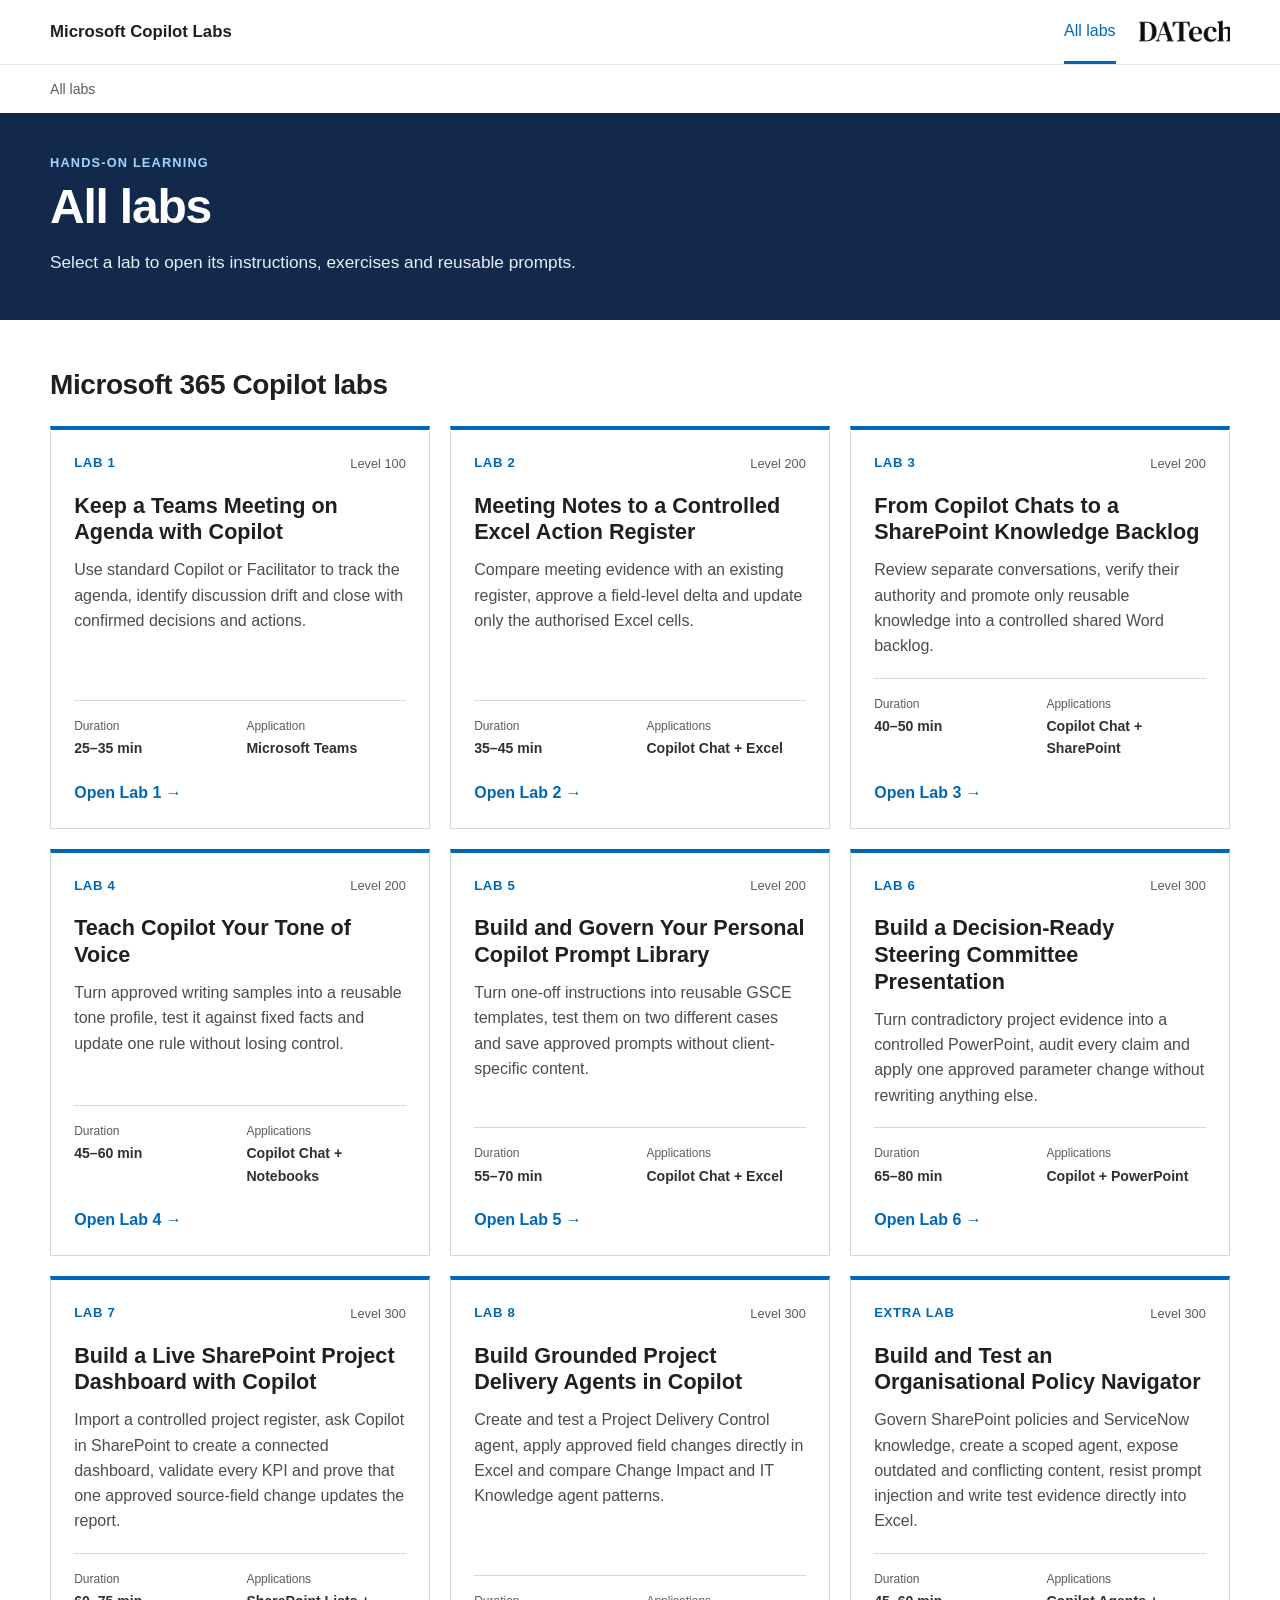
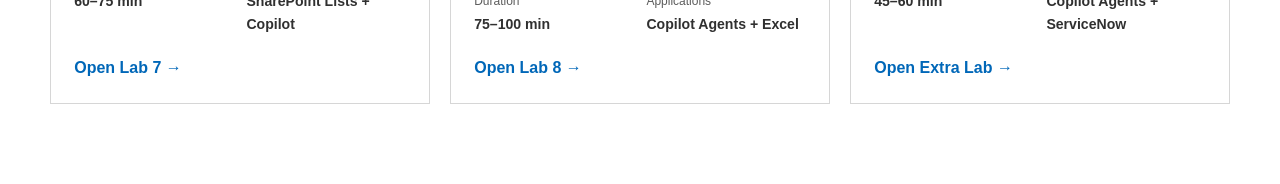
==== commit 9ab89fb6: "Add Lab 8 grounded project delivery agents" ====
--- a/labs/index.html
+++ b/labs/index.html
@@ -91,6 +91,14 @@
           <span class="lab-card-action">Open Lab 7 <span aria-hidden="true">→</span></span>
         </a>
 
+        <a class="lab-card" href="lab-8/">
+          <div class="lab-card-top"><span class="lab-card-number">Lab 8</span><span class="lab-card-level">Level 300</span></div>
+          <h3>Build Grounded Project Delivery Agents in Copilot</h3>
+          <p>Create and test a Project Delivery Control agent, apply approved field changes directly in Excel and compare Change Impact and IT Knowledge agent patterns.</p>
+          <dl class="lab-card-details"><div><dt>Duration</dt><dd>75–100 min</dd></div><div><dt>Applications</dt><dd>Copilot Agents + Excel</dd></div></dl>
+          <span class="lab-card-action">Open Lab 8 <span aria-hidden="true">→</span></span>
+        </a>
+
         <a class="lab-card" href="extra-lab-policy-navigator/">
           <div class="lab-card-top"><span class="lab-card-number">Extra Lab</span><span class="lab-card-level">Level 300</span></div>
           <h3>Build and Test an Organisational Policy Navigator</h3>
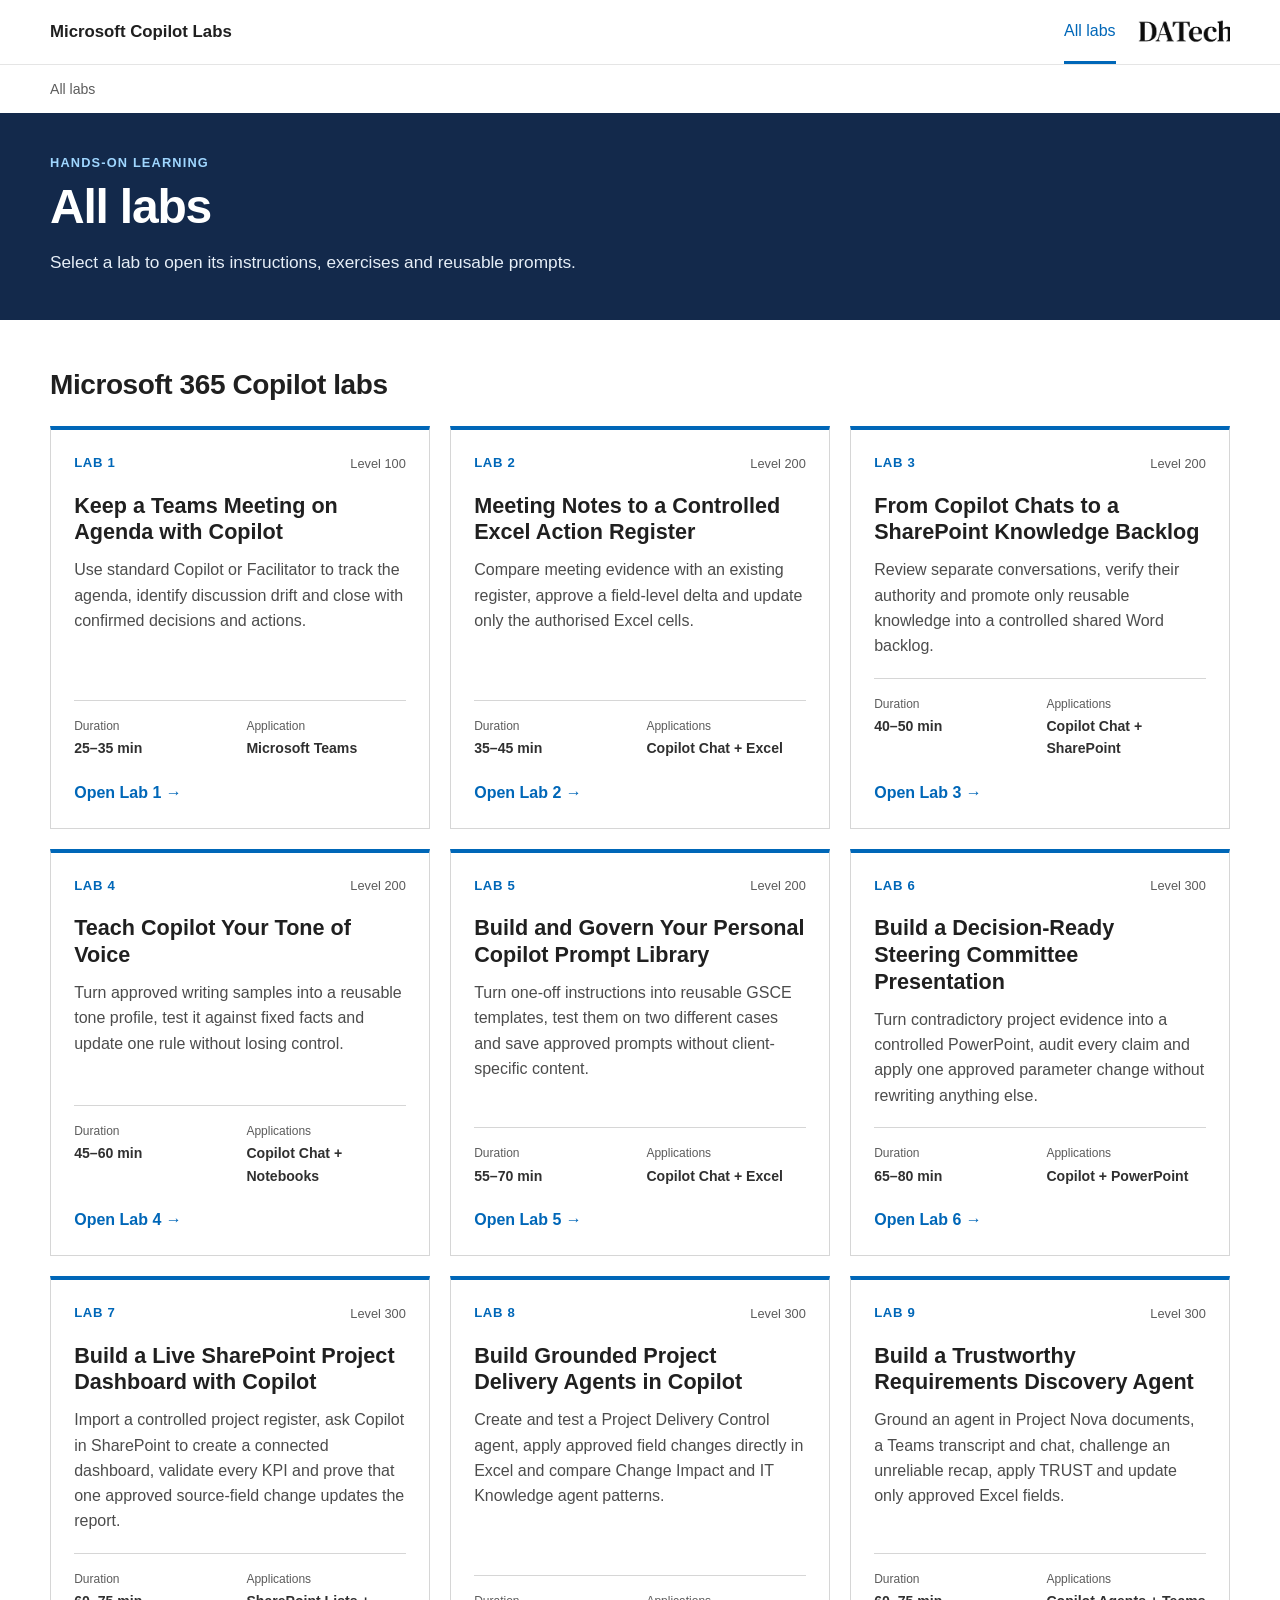
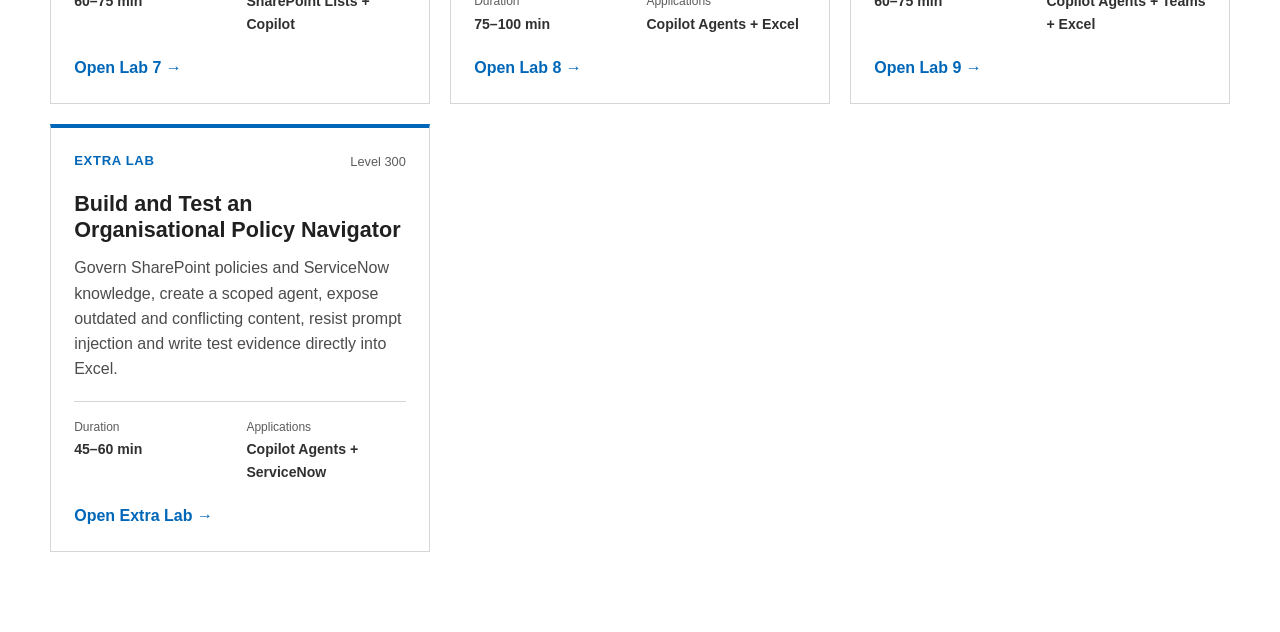
==== commit 0eec7c59: "Add Lab 9 trustworthy requirements discovery agent" ====
--- a/labs/index.html
+++ b/labs/index.html
@@ -99,6 +99,14 @@
           <span class="lab-card-action">Open Lab 8 <span aria-hidden="true">→</span></span>
         </a>
 
+        <a class="lab-card" href="lab-9/">
+          <div class="lab-card-top"><span class="lab-card-number">Lab 9</span><span class="lab-card-level">Level 300</span></div>
+          <h3>Build a Trustworthy Requirements Discovery Agent</h3>
+          <p>Ground an agent in Project Nova documents, a Teams transcript and chat, challenge an unreliable recap, apply TRUST and update only approved Excel fields.</p>
+          <dl class="lab-card-details"><div><dt>Duration</dt><dd>60–75 min</dd></div><div><dt>Applications</dt><dd>Copilot Agents + Teams + Excel</dd></div></dl>
+          <span class="lab-card-action">Open Lab 9 <span aria-hidden="true">→</span></span>
+        </a>
+
         <a class="lab-card" href="extra-lab-policy-navigator/">
           <div class="lab-card-top"><span class="lab-card-number">Extra Lab</span><span class="lab-card-level">Level 300</span></div>
           <h3>Build and Test an Organisational Policy Navigator</h3>
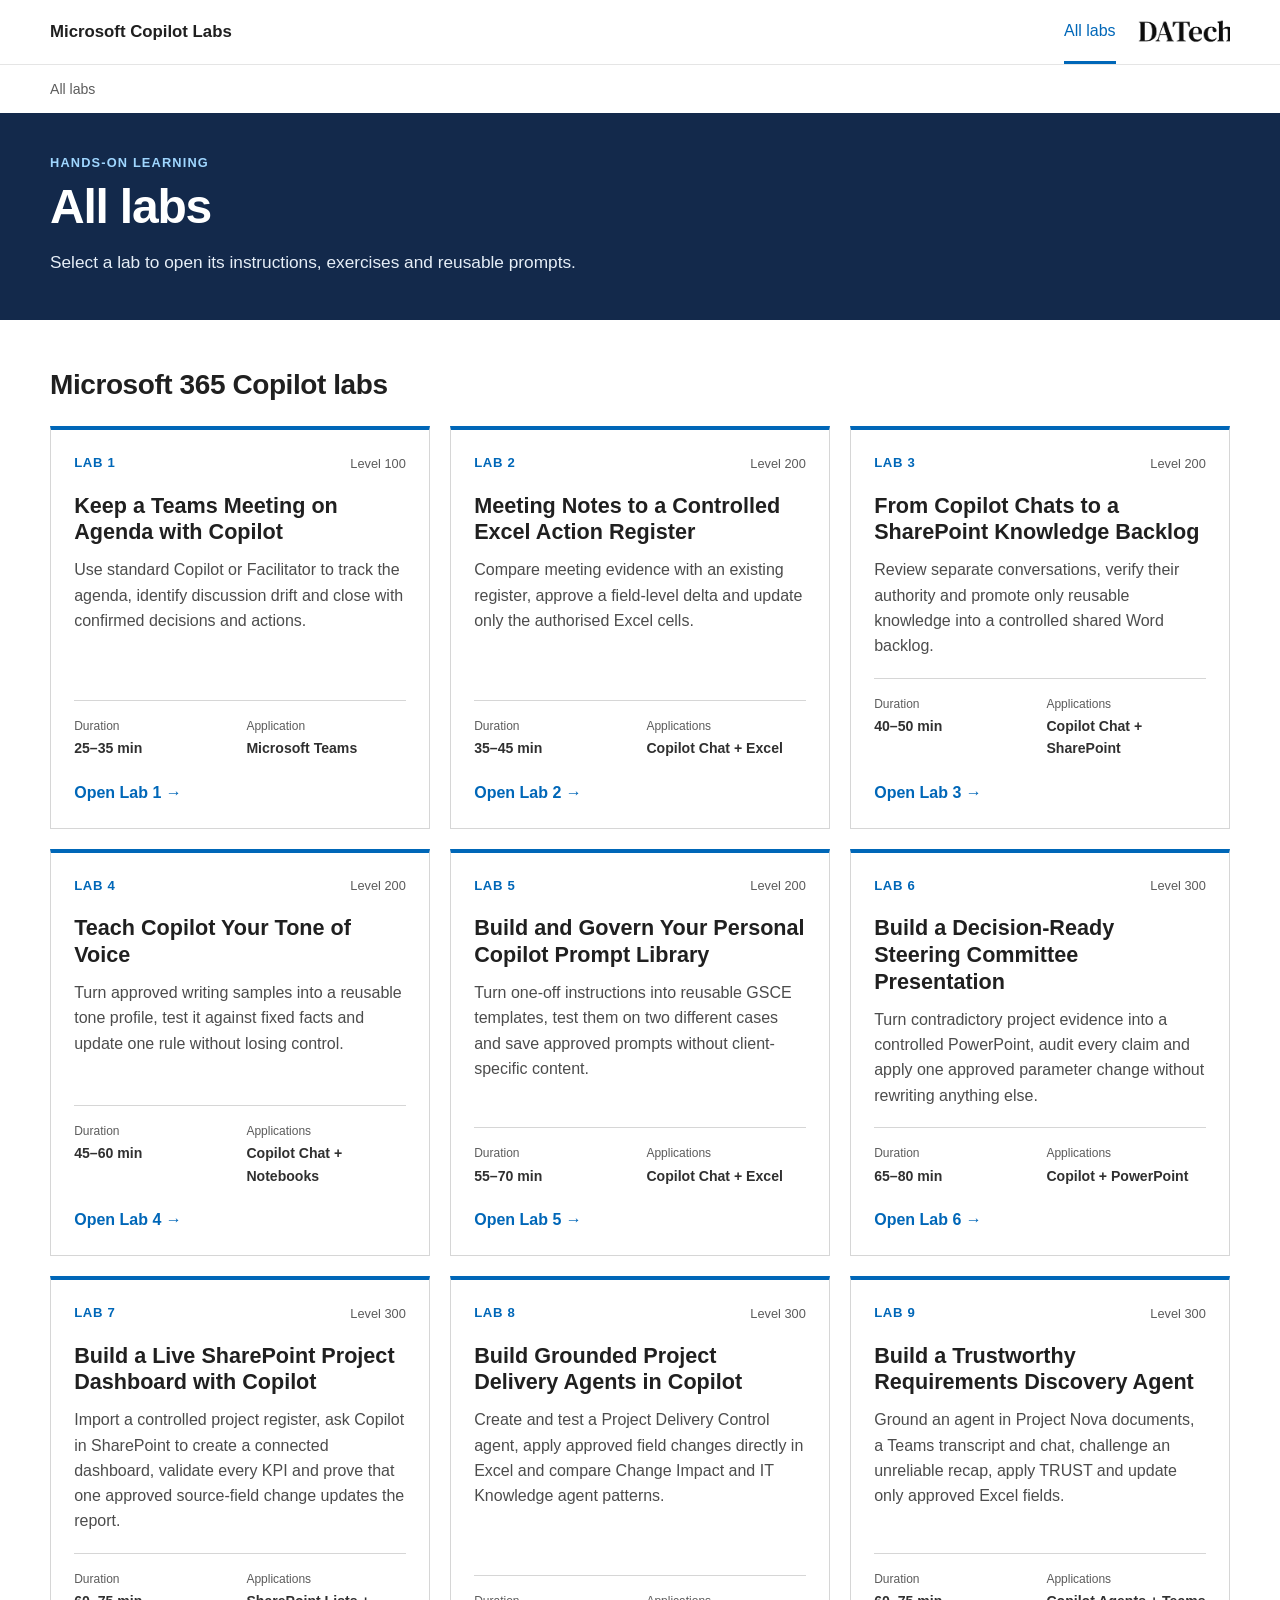
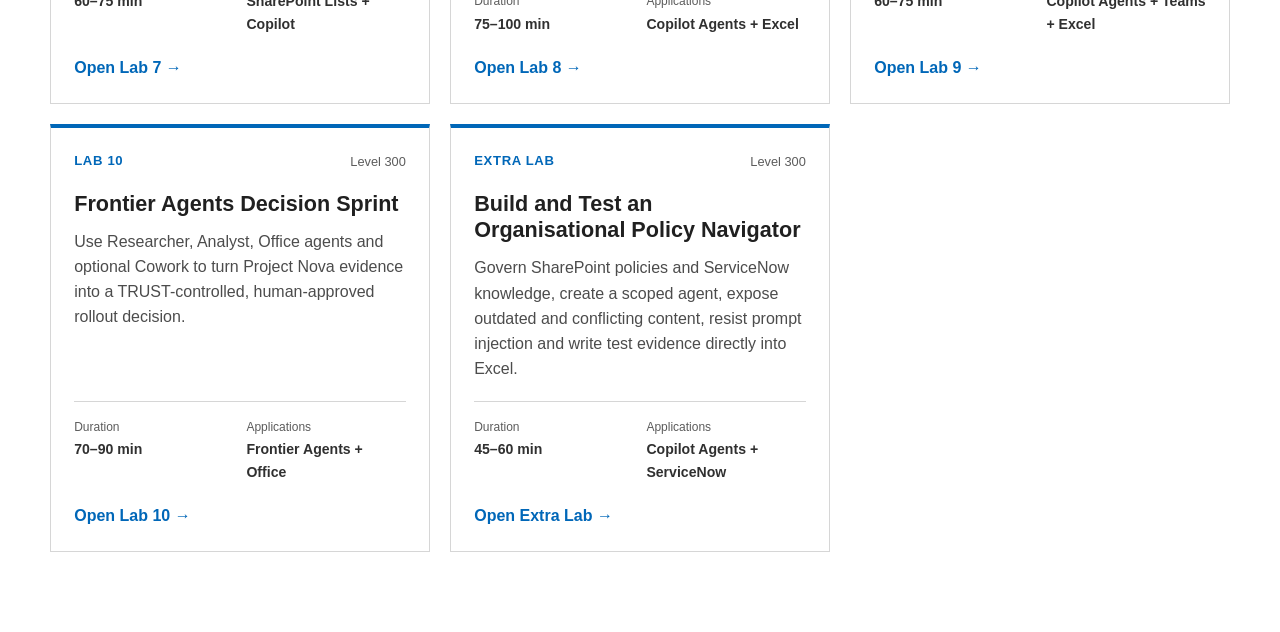
==== commit 948549a9: "Add Lab 10 Frontier agents decision sprint" ====
--- a/labs/index.html
+++ b/labs/index.html
@@ -107,6 +107,14 @@
           <span class="lab-card-action">Open Lab 9 <span aria-hidden="true">→</span></span>
         </a>
 
+        <a class="lab-card" href="lab-10/">
+          <div class="lab-card-top"><span class="lab-card-number">Lab 10</span><span class="lab-card-level">Level 300</span></div>
+          <h3>Frontier Agents Decision Sprint</h3>
+          <p>Use Researcher, Analyst, Office agents and optional Cowork to turn Project Nova evidence into a TRUST-controlled, human-approved rollout decision.</p>
+          <dl class="lab-card-details"><div><dt>Duration</dt><dd>70–90 min</dd></div><div><dt>Applications</dt><dd>Frontier Agents + Office</dd></div></dl>
+          <span class="lab-card-action">Open Lab 10 <span aria-hidden="true">→</span></span>
+        </a>
+
         <a class="lab-card" href="extra-lab-policy-navigator/">
           <div class="lab-card-top"><span class="lab-card-number">Extra Lab</span><span class="lab-card-level">Level 300</span></div>
           <h3>Build and Test an Organisational Policy Navigator</h3>
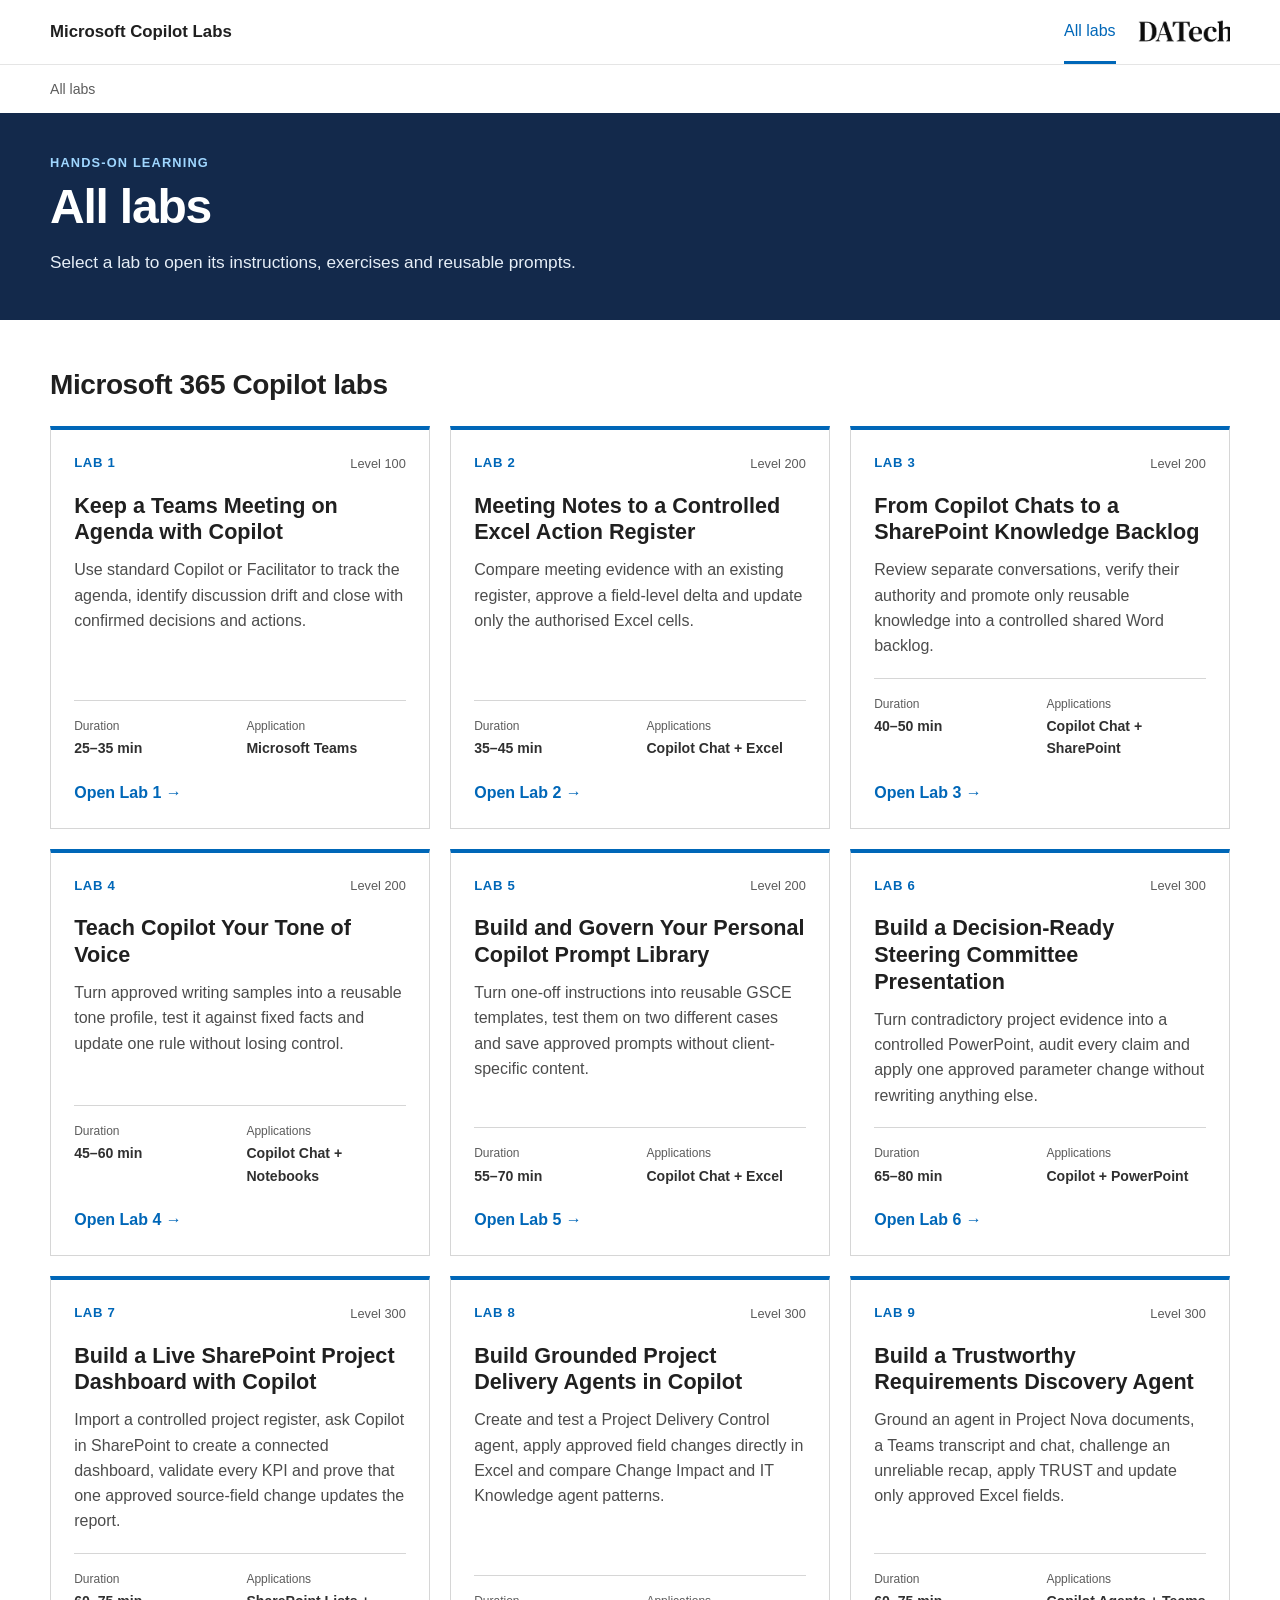
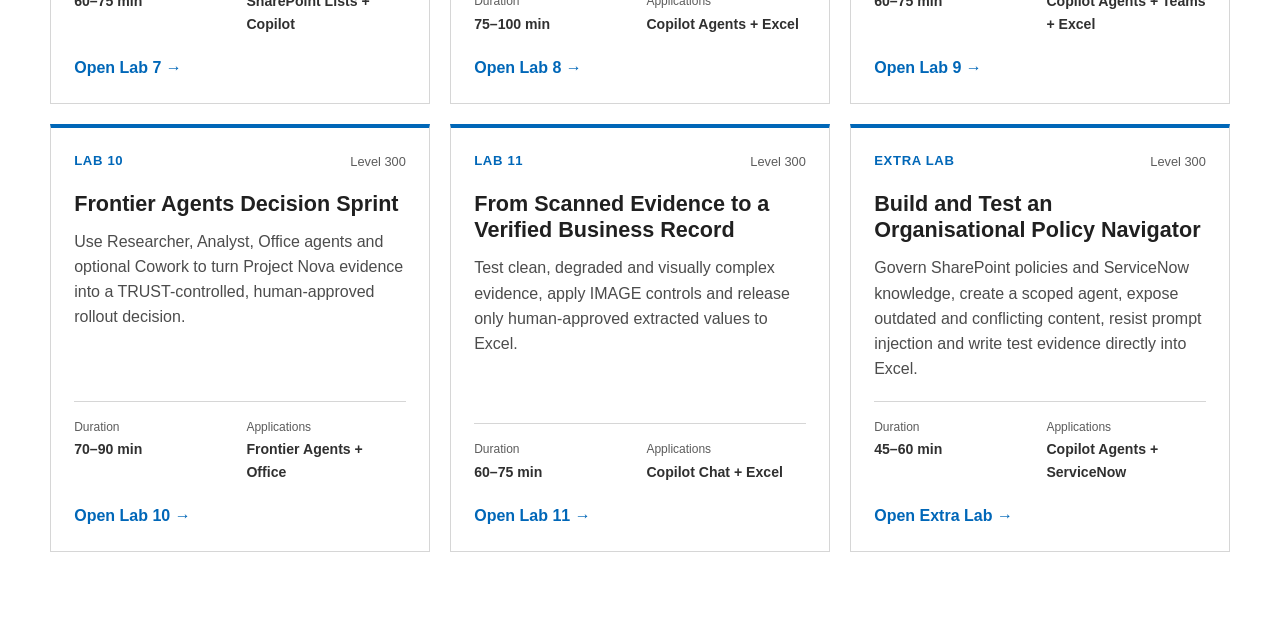
==== commit 324c68aa: "Add Lab 11 verified image extraction lab" ====
--- a/labs/index.html
+++ b/labs/index.html
@@ -115,6 +115,14 @@
           <span class="lab-card-action">Open Lab 10 <span aria-hidden="true">→</span></span>
         </a>
 
+        <a class="lab-card" href="lab-11/">
+          <div class="lab-card-top"><span class="lab-card-number">Lab 11</span><span class="lab-card-level">Level 300</span></div>
+          <h3>From Scanned Evidence to a Verified Business Record</h3>
+          <p>Test clean, degraded and visually complex evidence, apply IMAGE controls and release only human-approved extracted values to Excel.</p>
+          <dl class="lab-card-details"><div><dt>Duration</dt><dd>60–75 min</dd></div><div><dt>Applications</dt><dd>Copilot Chat + Excel</dd></div></dl>
+          <span class="lab-card-action">Open Lab 11 <span aria-hidden="true">→</span></span>
+        </a>
+
         <a class="lab-card" href="extra-lab-policy-navigator/">
           <div class="lab-card-top"><span class="lab-card-number">Extra Lab</span><span class="lab-card-level">Level 300</span></div>
           <h3>Build and Test an Organisational Policy Navigator</h3>
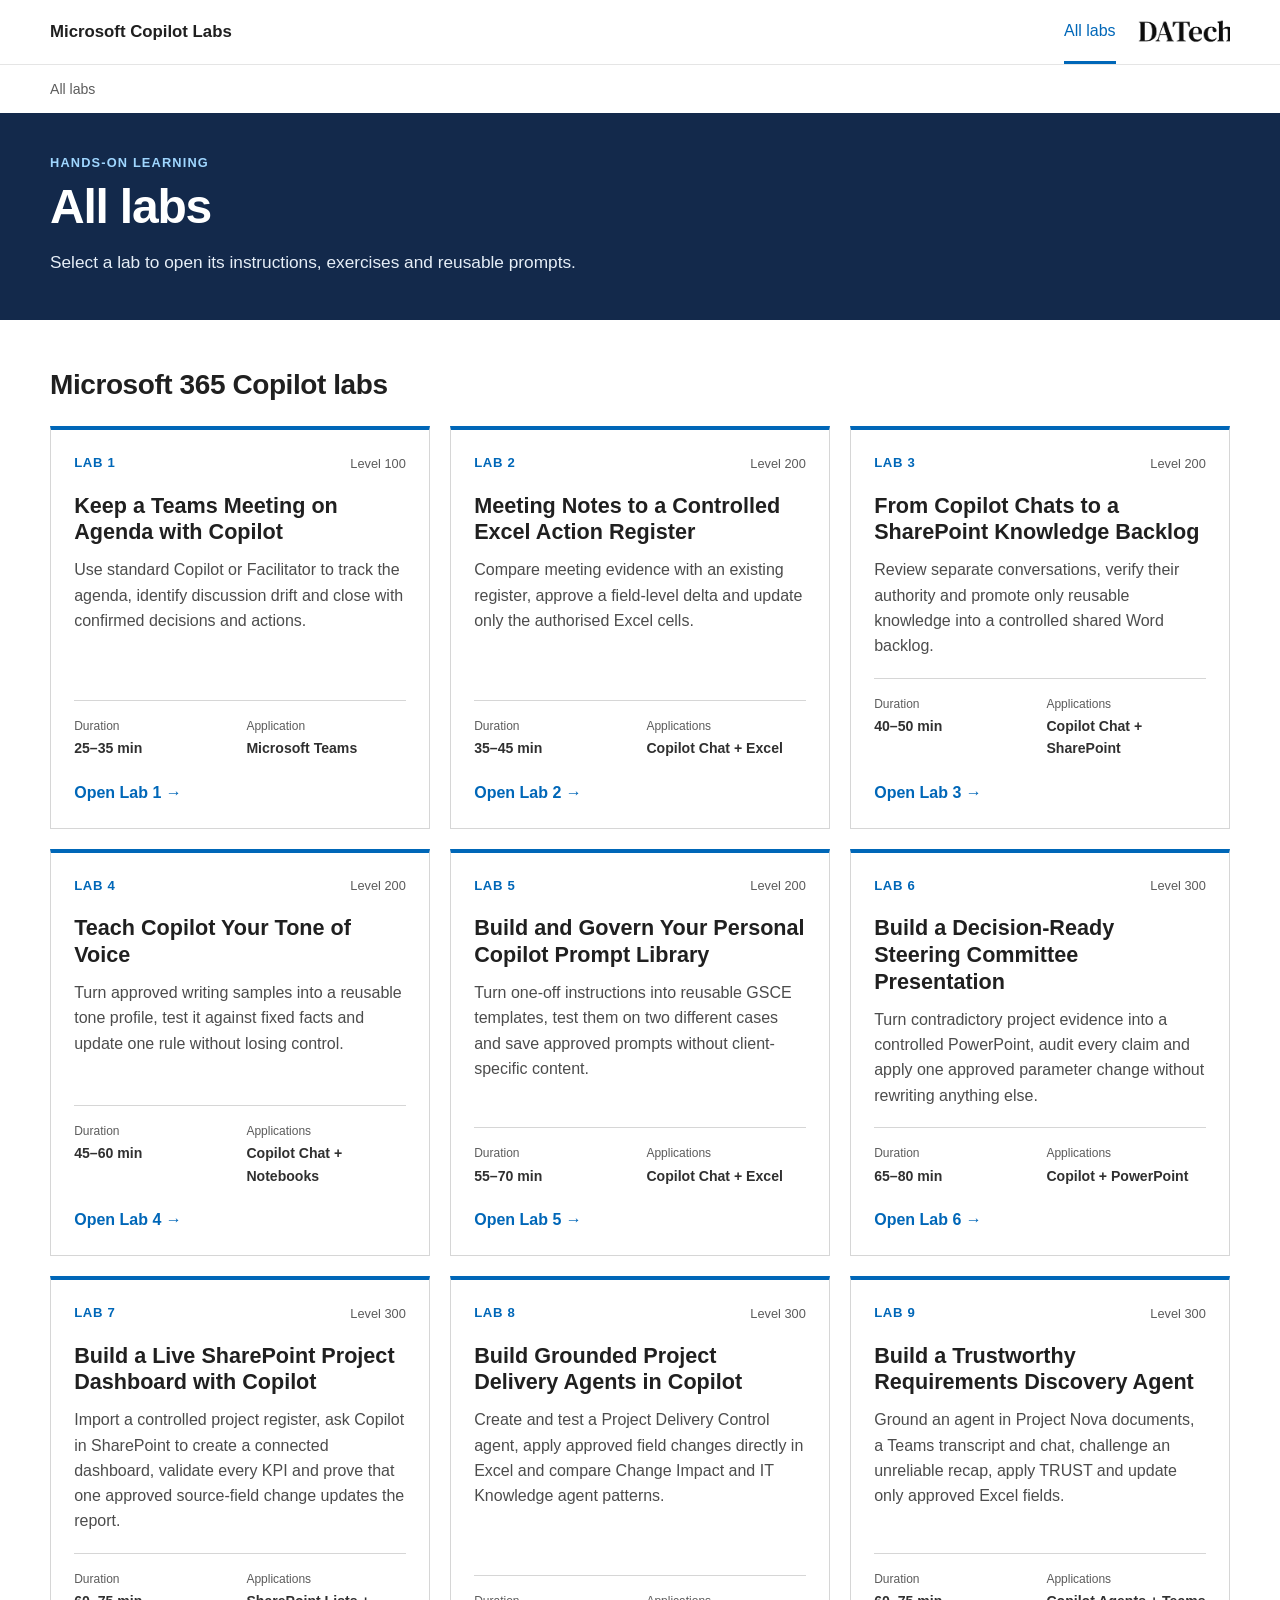
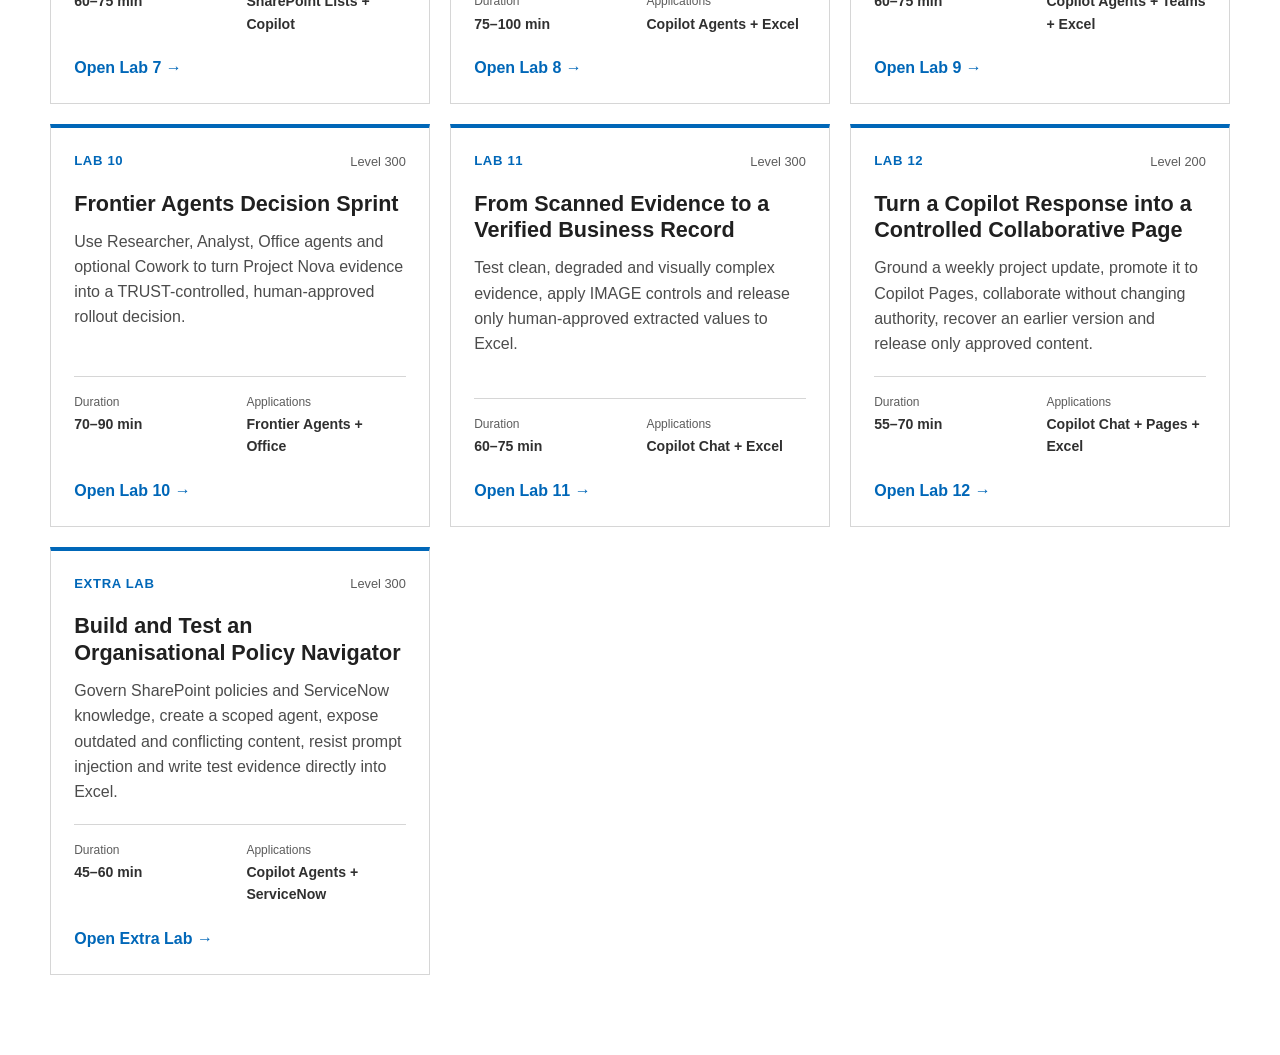
==== commit ffa35b8e: "Add Lab 12 controlled Copilot Pages lab" ====
--- a/labs/index.html
+++ b/labs/index.html
@@ -123,6 +123,14 @@
           <span class="lab-card-action">Open Lab 11 <span aria-hidden="true">→</span></span>
         </a>
 
+        <a class="lab-card" href="lab-12/">
+          <div class="lab-card-top"><span class="lab-card-number">Lab 12</span><span class="lab-card-level">Level 200</span></div>
+          <h3>Turn a Copilot Response into a Controlled Collaborative Page</h3>
+          <p>Ground a weekly project update, promote it to Copilot Pages, collaborate without changing authority, recover an earlier version and release only approved content.</p>
+          <dl class="lab-card-details"><div><dt>Duration</dt><dd>55–70 min</dd></div><div><dt>Applications</dt><dd>Copilot Chat + Pages + Excel</dd></div></dl>
+          <span class="lab-card-action">Open Lab 12 <span aria-hidden="true">→</span></span>
+        </a>
+
         <a class="lab-card" href="extra-lab-policy-navigator/">
           <div class="lab-card-top"><span class="lab-card-number">Extra Lab</span><span class="lab-card-level">Level 300</span></div>
           <h3>Build and Test an Organisational Policy Navigator</h3>
